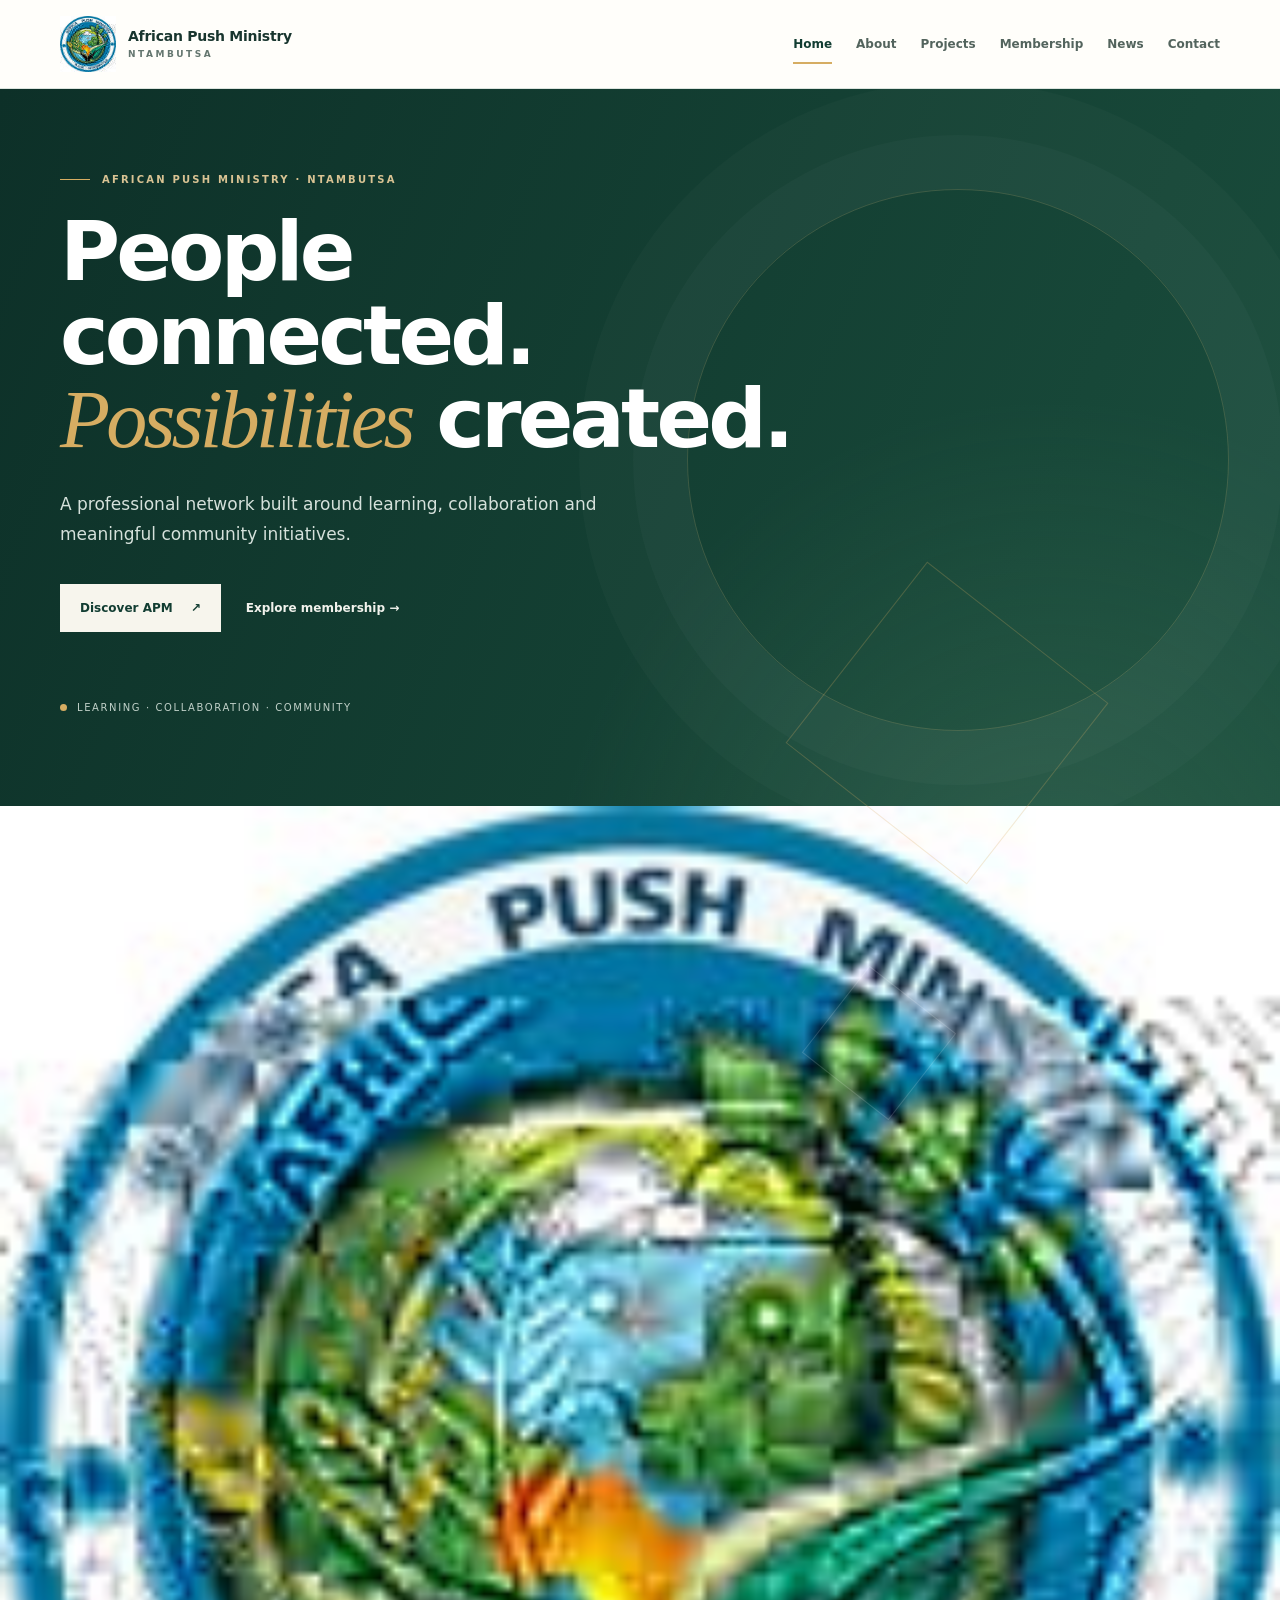
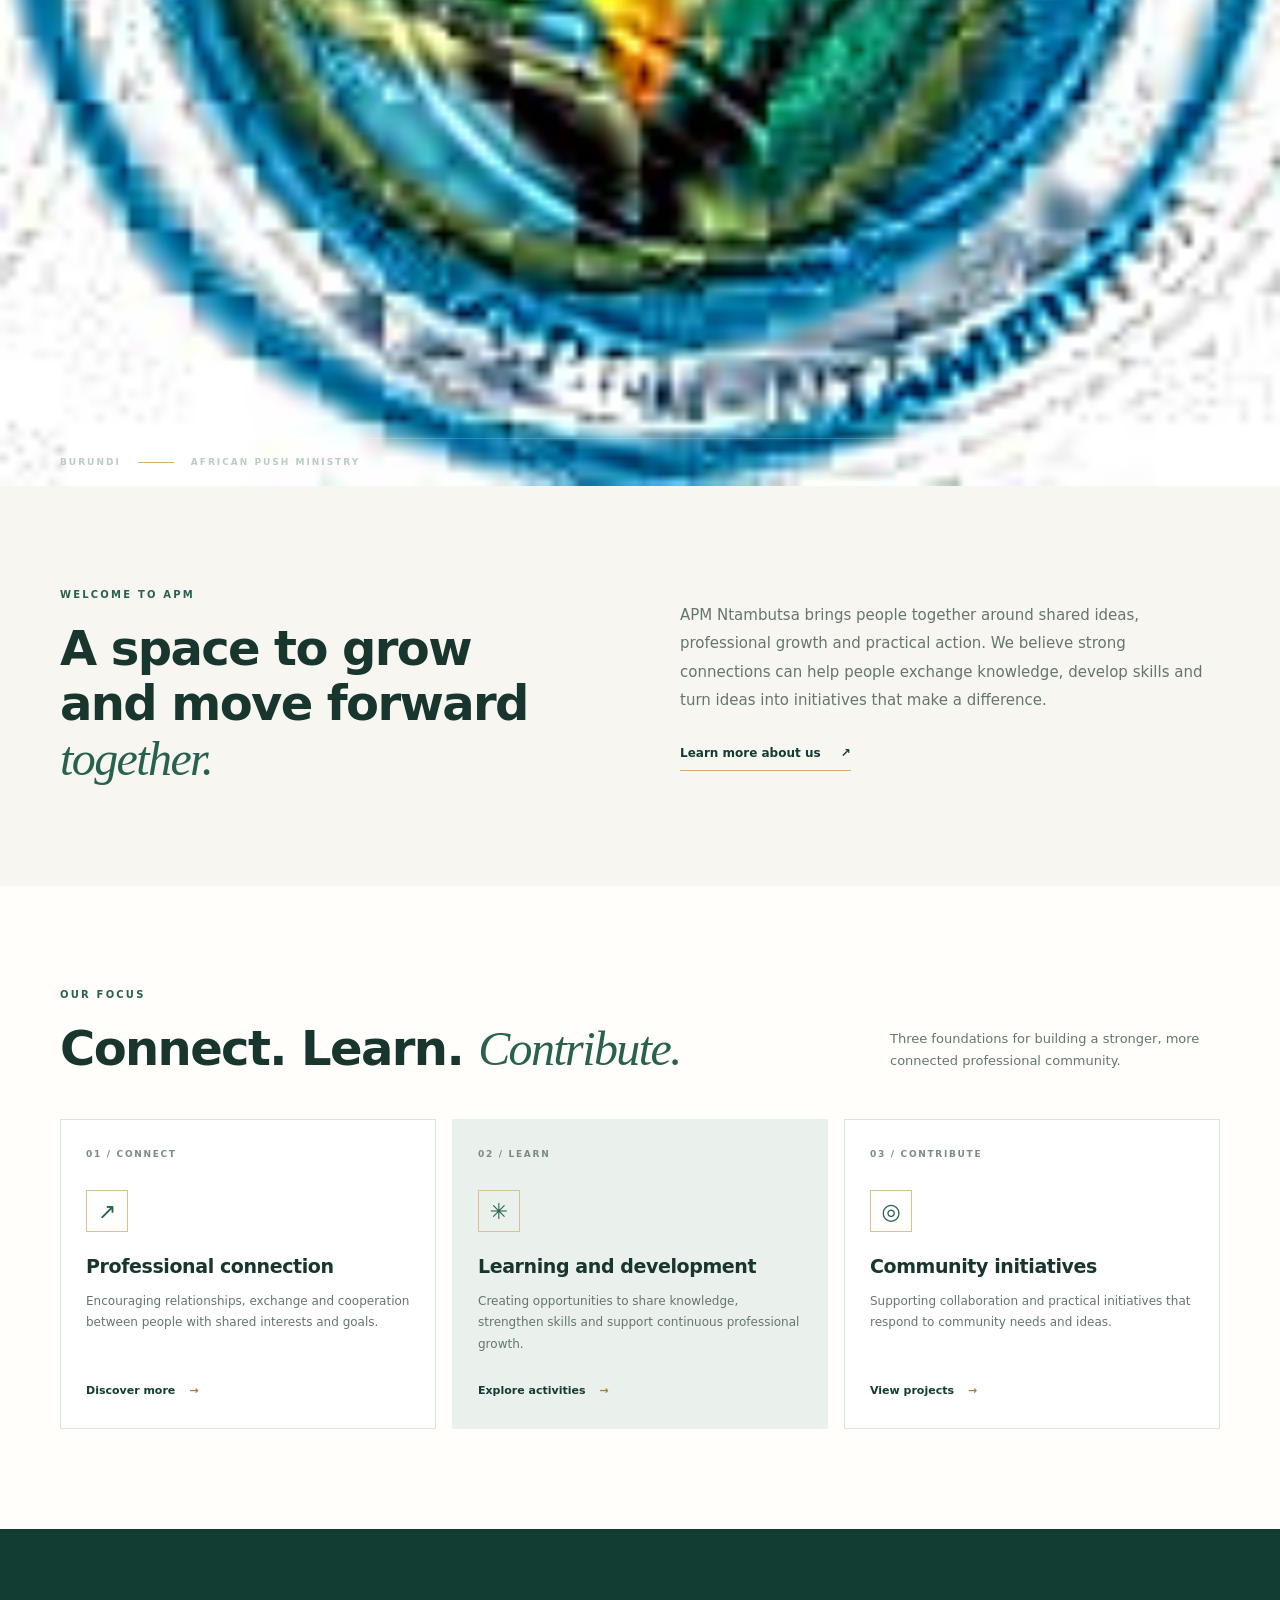
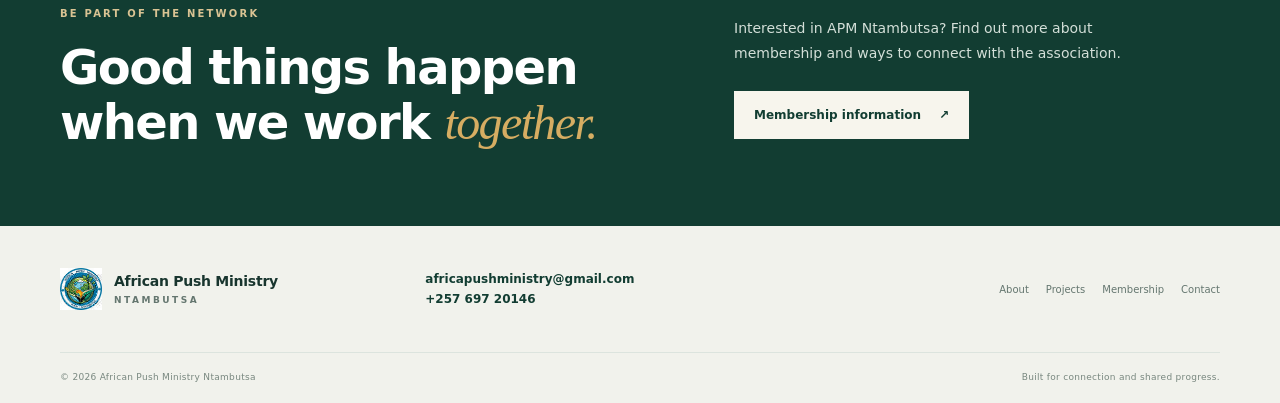
==== index.html @ a7c52db4 "Feature a large official APM emblem on homepage" ====
<!doctype html>
<html lang="en">
<head>
  <meta charset="utf-8">
  <meta name="viewport" content="width=device-width, initial-scale=1">
  <meta name="description" content="African Push Ministry (APM) Ntambutsa — a professional network for learning, collaboration and community initiatives.">
  <meta name="theme-color" content="#123d32">
  <title>APM Ntambutsa | African Push Ministry</title>
  <link rel="stylesheet" href="./assets/css/style.css">
</head>
<body>
  <a class="skip-link" href="#main">Skip to content</a>
  <header class="site-header">
    <div class="container header-inner">
      <a class="brand" href="./index.html" aria-label="APM Ntambutsa home">
        <img class="brand-mark" src="./assets/apm-logo.jpg" alt="">
        <span class="brand-name">African Push Ministry <small>NTAMBUTSA</small></span>
      </a>
      <nav class="main-nav" aria-label="Main navigation">
        <a href="./index.html" aria-current="page">Home</a>
        <a href="./about.html">About</a>
        <a href="./projects.html">Projects</a>
        <a href="./membership.html">Membership</a>
        <a href="./news.html">News</a>
        <a href="./contact.html">Contact</a>
      </nav>
    </div>
  </header>

  <main id="main">
    <section class="hero">
      <div class="hero-shape shape-one" aria-hidden="true"></div>
      <div class="hero-shape shape-two" aria-hidden="true"></div>
      <div class="container hero-content">
        <p class="eyebrow"><span class="eyebrow-line"></span> AFRICAN PUSH MINISTRY · NTAMBUTSA</p>
        <h1>People connected.<br><em>Possibilities</em> created.</h1>
        <p class="hero-lead">A professional network built around learning, collaboration and meaningful community initiatives.</p>
        <div class="hero-actions">
          <a class="button button-light" href="./about.html">Discover APM <span aria-hidden="true">↗</span></a>
          <a class="text-link text-link-light" href="./membership.html">Explore membership <span aria-hidden="true">→</span></a>
        </div>
        <div class="hero-note"><span class="note-dot"></span> Learning · Collaboration · Community</div>
      </div>
      <img class="hero-logo" src="./assets/apm-logo.jpg" alt="African Push Ministry Ntambutsa official emblem">
      <div class="hero-bottom container">
        <span>BURUNDI</span><span class="hero-bottom-rule"></span><span>AFRICAN PUSH MINISTRY</span>
      </div>
    </section>

    <section class="intro-section section-space">
      <div class="container intro-grid">
        <div>
          <p class="section-kicker">WELCOME TO APM</p>
          <h2>A space to grow<br>and move forward <em>together.</em></h2>
        </div>
        <div class="intro-copy">
          <p>APM Ntambutsa brings people together around shared ideas, professional growth and practical action. We believe strong connections can help people exchange knowledge, develop skills and turn ideas into initiatives that make a difference.</p>
          <a class="arrow-link" href="./about.html">Learn more about us <span aria-hidden="true">↗</span></a>
        </div>
      </div>
    </section>

    <section class="focus-section section-space">
      <div class="container">
        <div class="section-heading">
          <div><p class="section-kicker">OUR FOCUS</p><h2>Connect. Learn. <em>Contribute.</em></h2></div>
          <p>Three foundations for building a stronger, more connected professional community.</p>
        </div>
        <div class="focus-grid">
          <article class="focus-card">
            <span class="card-number">01 / CONNECT</span>
            <div class="focus-icon" aria-hidden="true">↗</div>
            <h3>Professional connection</h3>
            <p>Encouraging relationships, exchange and cooperation between people with shared interests and goals.</p>
            <a href="./about.html" aria-label="Learn about professional connection">Discover more <span aria-hidden="true">→</span></a>
          </article>
          <article class="focus-card focus-card-featured">
            <span class="card-number">02 / LEARN</span>
            <div class="focus-icon" aria-hidden="true">✳</div>
            <h3>Learning and development</h3>
            <p>Creating opportunities to share knowledge, strengthen skills and support continuous professional growth.</p>
            <a href="./projects.html" aria-label="Explore learning and development projects">Explore activities <span aria-hidden="true">→</span></a>
          </article>
          <article class="focus-card">
            <span class="card-number">03 / CONTRIBUTE</span>
            <div class="focus-icon" aria-hidden="true">◎</div>
            <h3>Community initiatives</h3>
            <p>Supporting collaboration and practical initiatives that respond to community needs and ideas.</p>
            <a href="./projects.html" aria-label="Explore community initiatives">View projects <span aria-hidden="true">→</span></a>
          </article>
        </div>
      </div>
    </section>

    <section class="join-section">
      <div class="container join-inner">
        <div><p class="section-kicker section-kicker-light">BE PART OF THE NETWORK</p><h2>Good things happen<br>when we work <em>together.</em></h2></div>
        <div class="join-action"><p>Interested in APM Ntambutsa? Find out more about membership and ways to connect with the association.</p><a class="button button-light" href="./membership.html">Membership information <span aria-hidden="true">↗</span></a></div>
      </div>
    </section>
  </main>

  <footer class="site-footer">
    <div class="container footer-main">
      <a class="brand brand-footer" href="./index.html"><img class="brand-mark" src="./assets/apm-logo.jpg" alt=""><span class="brand-name">African Push Ministry <small>NTAMBUTSA</small></span></a>
      <p><a class="footer-email" href="mailto:africapushministry@gmail.com">africapushministry@gmail.com</a><br><a class="footer-phone" href="tel:+25769720146">+257 697 20146</a></p>
      <nav aria-label="Footer navigation"><a href="./about.html">About</a><a href="./projects.html">Projects</a><a href="./membership.html">Membership</a><a href="./contact.html">Contact</a></nav>
    </div>
    <div class="container footer-bottom"><span>© <span id="year">2026</span> African Push Ministry Ntambutsa</span><span>Built for connection and shared progress.</span></div>
  </footer>
</body>
</html>
---- assets/css/style.css ----
:root {
  color-scheme: light;
  --ink: #18352e;
  --muted: #64766f;
  --green: #123d32;
  --green-deep: #0d2e27;
  --green-mid: #28614f;
  --mint: #eaf1ec;
  --cream: #f7f6f0;
  --gold: #d6ad62;
  --line: #dce4de;
  --paper: #fffefa;
  --content: 1160px;
}
* { box-sizing: border-box; }
html { scroll-behavior: smooth; scroll-padding-top: 2rem; }
body { margin: 0; color: var(--ink); background: var(--paper); font-family: Inter, ui-sans-serif, system-ui, -apple-system, BlinkMacSystemFont, "Segoe UI", sans-serif; font-size: 16px; line-height: 1.7; }
a { color: inherit; text-underline-offset: 4px; }
a:hover { color: var(--green-mid); }
a:focus-visible { outline: 3px solid var(--gold); outline-offset: 4px; }
.container { width: min(var(--content), calc(100% - 48px)); margin-inline: auto; }
.skip-link { position: absolute; z-index: 20; top: -100px; left: 16px; padding: 12px 16px; background: white; color: var(--green); }
.skip-link:focus { top: 16px; }
.site-header { position: relative; z-index: 5; background: var(--paper); border-bottom: 1px solid var(--line); }
.header-inner { min-height: 88px; display: flex; justify-content: space-between; align-items: center; gap: 24px; }
.brand { display: inline-flex; align-items: center; gap: 12px; color: var(--ink); text-decoration: none; flex-shrink: 0; }
.brand-mark { width: 56px; height: 56px; display: block; flex-shrink: 0; border: 0; border-radius: 0; object-fit: contain; object-position: center; background: transparent; }
.brand-name { display: flex; flex-direction: column; font-size: 14px; line-height: 1.25; font-weight: 750; letter-spacing: -.25px; }
.brand-name small { margin-top: 4px; color: var(--muted); font-size: 9px; letter-spacing: 2.5px; font-weight: 700; }
.main-nav { display: flex; align-items: center; justify-content: flex-end; flex-wrap: wrap; gap: 8px 24px; }
.main-nav a { padding: 10px 0; color: #53645d; font-size: 12px; font-weight: 650; text-decoration: none; }
.main-nav a:hover, .main-nav a[aria-current="page"] { color: var(--green); }
.main-nav a[aria-current="page"] { box-shadow: inset 0 -2px var(--gold); }
.hero { position: relative; overflow: hidden; min-height: 570px; display: flex; flex-direction: column; justify-content: center; color: white; background: radial-gradient(ellipse at 82% 43%, rgba(82,133,103,.32), transparent 34%), linear-gradient(112deg, #0d3028 0%, #174738 58%, #1f5744 100%); }
.hero::after { position: absolute; content: ""; width: 540px; height: 540px; right: 4%; top: 5%; border: 1px solid rgba(222,194,137,.2); border-radius: 50%; box-shadow: 0 0 0 54px rgba(255,255,255,.025), 0 0 0 108px rgba(255,255,255,.02); }
.hero-shape { position: absolute; border: 1px solid rgba(214,173,98,.25); transform: rotate(38deg); }
.shape-one { width: 230px; height: 230px; right: 17%; top: 26%; }
.shape-two { width: 110px; height: 110px; right: 27%; top: 45%; border-color: rgba(255,255,255,.15); }
.hero-content { position: relative; z-index: 1; padding-block: 82px 90px; }
.eyebrow, .section-kicker { display: flex; align-items: center; gap: 12px; margin: 0 0 22px; color: var(--green-mid); font-size: 10px; font-weight: 800; letter-spacing: 2.2px; }
.hero .eyebrow { color: #d9c393; }
.eyebrow-line { width: 30px; height: 1px; background: var(--gold); }
.hero h1 { max-width: 760px; margin: 0; font-size: clamp(48px, 7vw, 82px); line-height: 1.02; letter-spacing: -3.8px; font-weight: 650; }
h1 em, h2 em { color: var(--gold); font-family: Georgia, "Times New Roman", serif; font-weight: 400; }
.hero-lead { max-width: 540px; margin: 27px 0 0; color: #d5e1db; font-size: 17px; line-height: 1.8; }
.hero-actions { display: flex; align-items: center; flex-wrap: wrap; gap: 25px; margin-top: 34px; }
.button { min-height: 48px; display: inline-flex; align-items: center; justify-content: center; gap: 18px; padding: 12px 20px; background: var(--green); color: white; font-size: 12px; font-weight: 750; text-decoration: none; transition: transform .2s ease, background .2s ease; }
.button:hover { color: white; background: var(--green-mid); transform: translateY(-2px); }
.button-light { background: #f7f5ed; color: var(--green); }
.button-light:hover { color: var(--green); background: white; }
.text-link { font-size: 12px; font-weight: 700; text-decoration: none; }
.text-link-light { color: #f1f2ec; }
.text-link-light:hover { color: var(--gold); }
.hero-note { display: flex; align-items: center; gap: 10px; margin-top: 67px; color: #c1d1c9; font-size: 10px; letter-spacing: 1.6px; text-transform: uppercase; }
.note-dot { width: 7px; height: 7px; border-radius: 50%; background: var(--gold); }
.hero-bottom { position: absolute; z-index: 1; bottom: 0; left: 50%; transform: translateX(-50%); display: flex; align-items: center; gap: 17px; padding-block: 16px; color: #baccc2; border-top: 1px solid rgba(255,255,255,.18); font-size: 9px; font-weight: 700; letter-spacing: 2px; }
.hero-bottom-rule { width: 36px; height: 1px; background: var(--gold); }
.section-space { padding-block: 100px; }
.intro-section { background: var(--cream); }
.intro-grid { display: grid; grid-template-columns: 1fr 1fr; gap: 80px; align-items: center; }
.section-kicker { margin-bottom: 18px; }
.intro-grid h2, .section-heading h2, .join-inner h2, .page-hero h1 { margin: 0; color: var(--ink); font-size: clamp(34px, 4vw, 48px); line-height: 1.14; letter-spacing: -1.6px; font-weight: 650; }
.intro-grid h2 em, .section-heading h2 em { color: var(--green-mid); }
.intro-copy p { margin: 0 0 23px; color: var(--muted); font-size: 15px; line-height: 1.9; }
.arrow-link { display: inline-flex; gap: 20px; align-items: center; color: var(--green); font-size: 12px; font-weight: 800; text-decoration: none; border-bottom: 1px solid var(--gold); padding-bottom: 7px; }
.arrow-link:hover { color: var(--green-mid); }
.focus-section { background: var(--paper); }
.section-heading { display: flex; justify-content: space-between; align-items: end; gap: 48px; margin-bottom: 42px; }
.section-heading > p { max-width: 330px; margin: 0 0 5px; color: var(--muted); font-size: 13px; }
.focus-grid { display: grid; grid-template-columns: repeat(3, 1fr); gap: 16px; }
.focus-card { min-height: 310px; display: flex; flex-direction: column; align-items: flex-start; padding: 27px 25px; border: 1px solid var(--line); background: white; }
.focus-card-featured { background: var(--mint); border-color: var(--mint); }
.card-number { color: #7b8b82; font-size: 9px; font-weight: 800; letter-spacing: 1.7px; }
.focus-icon { width: 42px; height: 42px; display: grid; place-items: center; margin-top: 28px; border: 1px solid #d9c18f; color: var(--green-mid); font-size: 22px; }
.focus-card h3 { margin: 18px 0 8px; font-size: 19px; letter-spacing: -.4px; }
.focus-card p { margin: 0 0 23px; color: var(--muted); font-size: 12px; line-height: 1.8; }
.focus-card a { margin-top: auto; color: var(--green); font-size: 11px; font-weight: 800; text-decoration: none; }
.focus-card a span { margin-left: 10px; color: #a57e37; }
.join-section { padding-block: 76px; background: var(--green); color: white; }
.join-inner { display: grid; grid-template-columns: 1.1fr .9fr; gap: 80px; align-items: center; }
.section-kicker-light { color: #d9c393; }
.join-inner h2 { color: white; }
.join-action p { max-width: 430px; margin: 0 0 25px; color: #d3dfd8; font-size: 14px; line-height: 1.8; }
.site-footer { background: #f1f2ec; }
.footer-main { display: grid; grid-template-columns: 1fr 1.2fr 1.1fr; gap: 35px; align-items: center; padding-block: 42px; }
.brand-footer .brand-mark { width: 42px; height: 42px; }
.footer-main > p { max-width: 300px; margin: 0; color: var(--muted); font-size: 11px; }
.footer-main nav { display: flex; justify-content: flex-end; flex-wrap: wrap; gap: 10px 17px; }
.footer-main nav a { color: var(--muted); font-size: 10px; text-decoration: none; }
.footer-bottom { display: flex; justify-content: space-between; gap: 20px; padding-block: 17px; border-top: 1px solid var(--line); color: #78877f; font-size: 9px; letter-spacing: .3px; }

/* Interior pages */
.page-hero { padding-block: 76px; background: var(--mint); }
.page-hero .section-kicker { margin-bottom: 14px; }
.page-hero h1 { max-width: 800px; font-size: clamp(38px, 5vw, 58px); }
.page-hero h1 em { color: var(--green-mid); }
.page-hero .page-lead { max-width: 660px; margin: 20px 0 0; color: var(--muted); font-size: 16px; }
.content-section { padding-block: 70px 90px; }
.content-narrow { max-width: 850px; }
.content-section h2 { margin: 0 0 16px; font-size: 29px; line-height: 1.2; letter-spacing: -.8px; }
.content-section h3 { margin: 0 0 8px; font-size: 18px; }
.content-section p { color: var(--muted); }
.content-grid { display: grid; grid-template-columns: repeat(2, 1fr); gap: 18px; margin-top: 35px; }
.content-card { padding: 26px; background: var(--cream); border: 1px solid var(--line); }
.content-card p { margin-bottom: 0; font-size: 13px; }
.notice { margin-top: 28px; padding: 18px 22px; border-left: 3px solid var(--gold); background: var(--cream); color: var(--muted); font-size: 13px; }
.page-link-row { display: flex; flex-wrap: wrap; gap: 14px; margin-top: 28px; }
@media (max-width: 900px) {
  .header-inner { align-items: flex-start; flex-direction: column; padding-block: 16px; }
  .main-nav { justify-content: flex-start; gap: 4px 18px; }
  .intro-grid, .join-inner { gap: 42px; }
  .footer-main { grid-template-columns: 1fr 1fr; }
  .footer-main nav { grid-column: 1 / -1; justify-content: flex-start; }
}
@media (max-width: 650px) {
  .container { width: min(var(--content), calc(100% - 36px)); }
  .main-nav { gap: 3px 14px; }
  .main-nav a { font-size: 11px; }
  .hero { min-height: 570px; }
  .hero::after { width: 320px; height: 320px; right: -150px; top: 22%; }
  .shape-one { right: -12%; top: 35%; }
  .shape-two { right: 2%; top: 52%; }
  .hero-content { padding-block: 75px 95px; }
  .hero h1 { font-size: clamp(43px, 12vw, 63px); letter-spacing: -2.5px; }
  .hero-lead { max-width: 450px; font-size: 15px; }
  .hero-note { margin-top: 48px; font-size: 8px; letter-spacing: 1px; }
  .section-space { padding-block: 70px; }
  .intro-grid, .join-inner { grid-template-columns: 1fr; gap: 26px; }
  .section-heading { align-items: flex-start; flex-direction: column; gap: 14px; }
  .focus-grid, .content-grid { grid-template-columns: 1fr; }
  .focus-card { min-height: 270px; }
  .join-section { padding-block: 62px; }
  .footer-main { grid-template-columns: 1fr; gap: 20px; }
  .footer-main nav { grid-column: auto; }
  .footer-bottom { flex-direction: column; gap: 6px; }
  .page-hero { padding-block: 60px; }
  .content-section { padding-block: 55px 70px; }
}
@media (prefers-reduced-motion: reduce) {
  html { scroll-behavior: auto; }
  *, *::before, *::after { transition-duration: .01ms !important; animation-duration: .01ms !important; }
}

.footer-email { color: var(--green); font-size: 12px; font-weight: 750; text-decoration: none; overflow-wrap: anywhere; }
.footer-email:hover { text-decoration: underline; }

.footer-phone { color: var(--green); font-size: 12px; font-weight: 750; text-decoration: none; }
.footer-phone:hover { text-decoration: underline; }
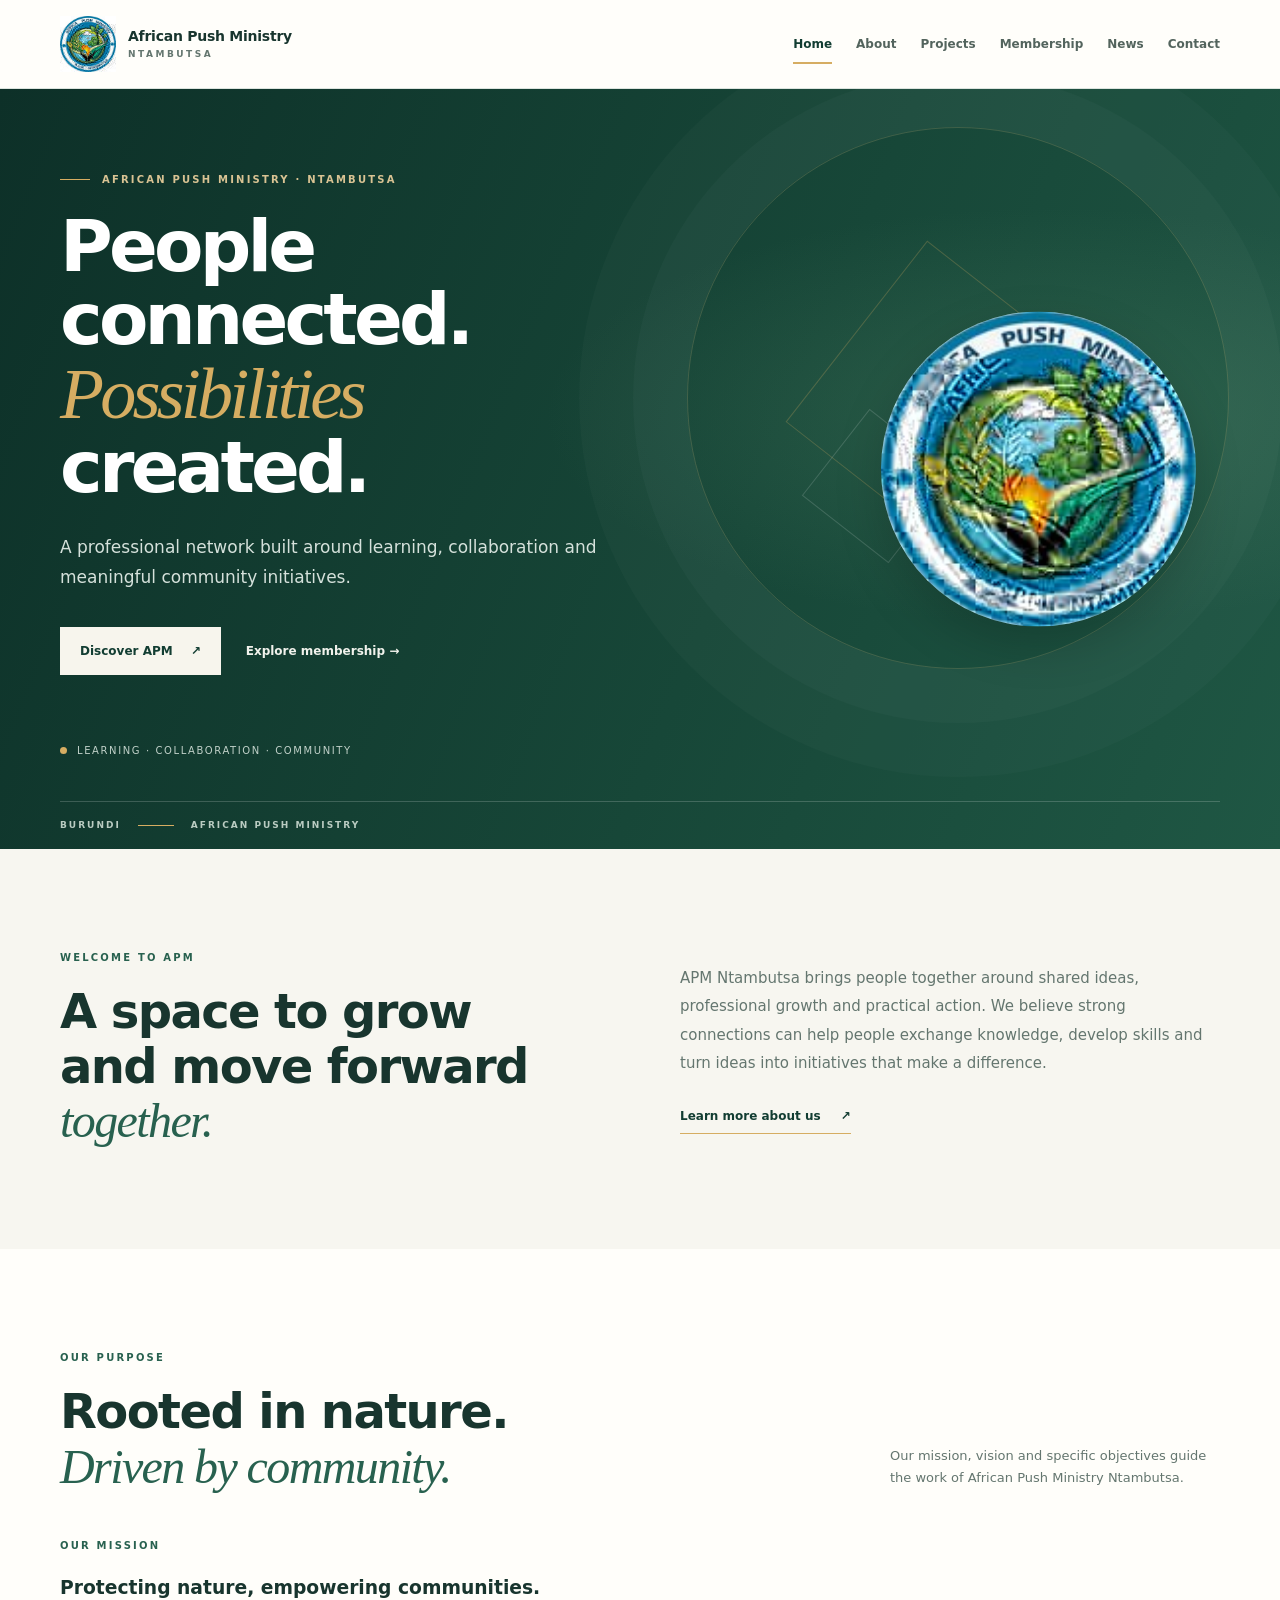
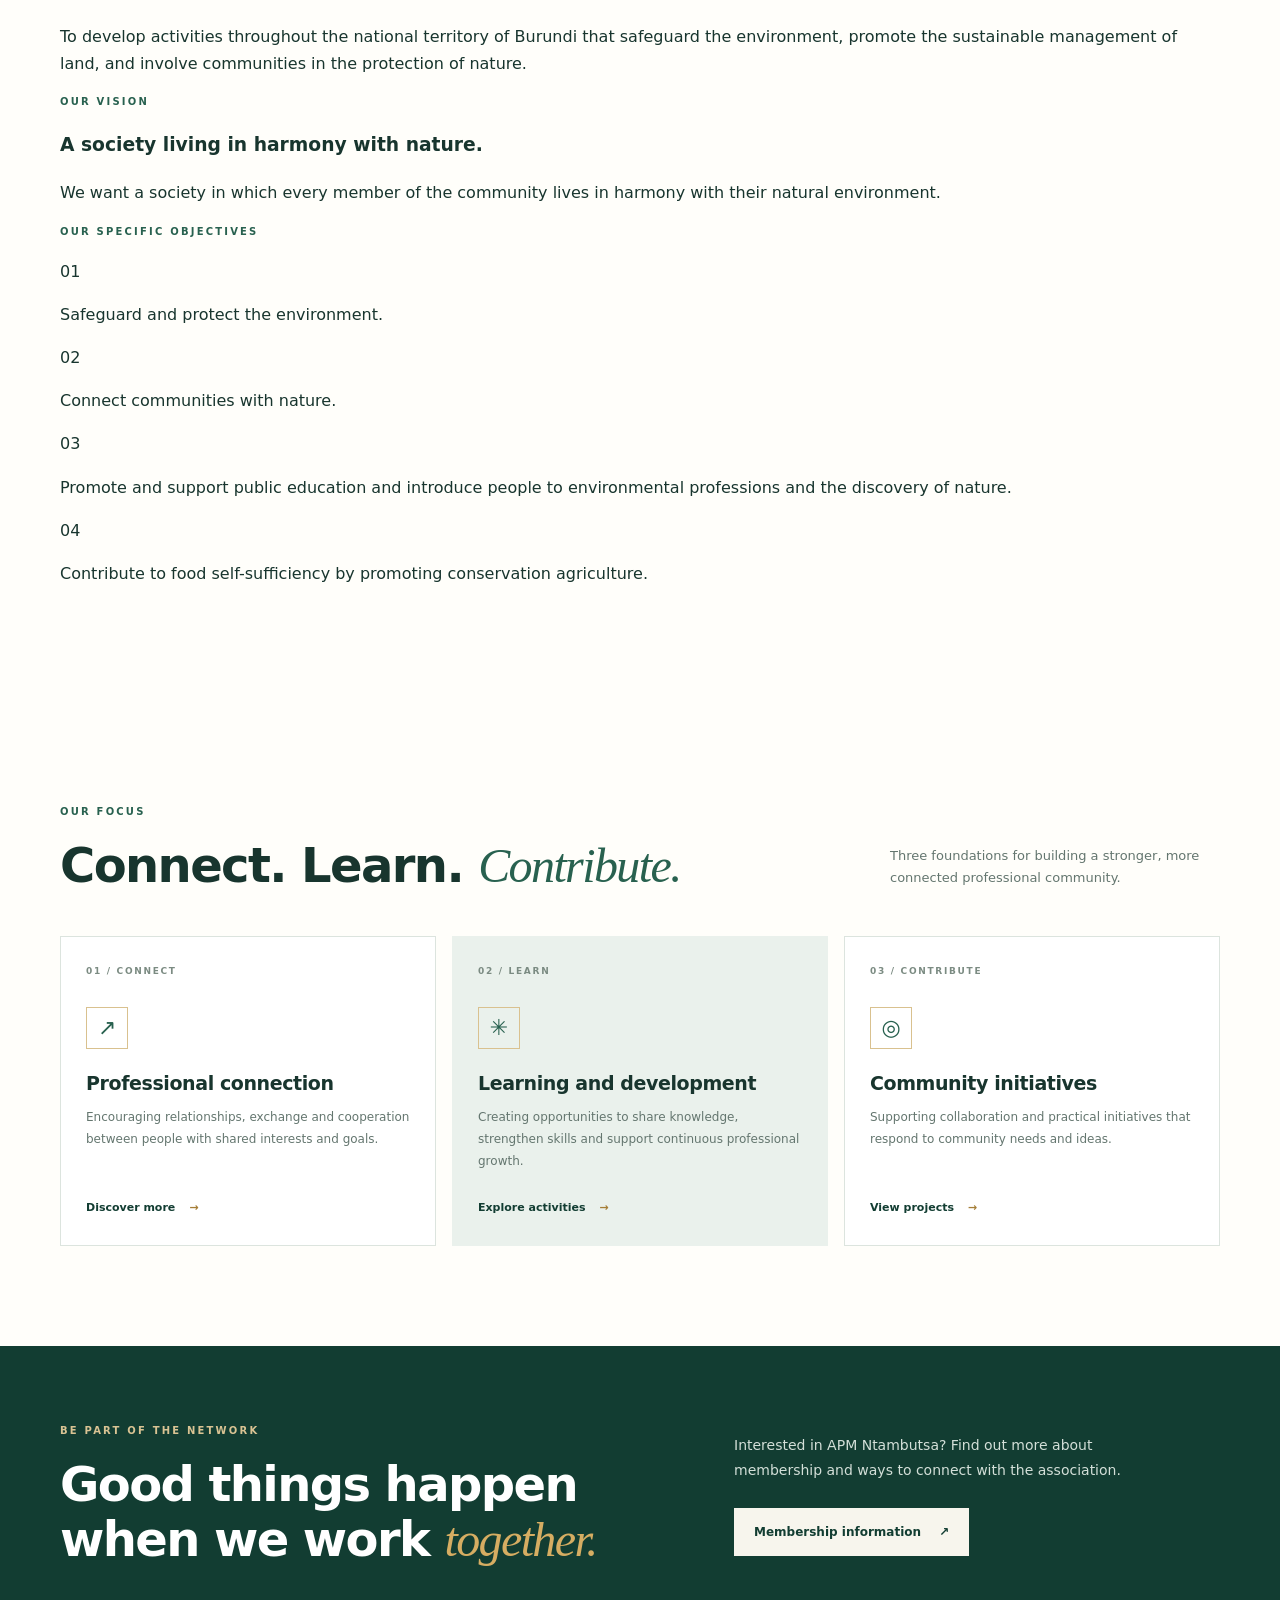
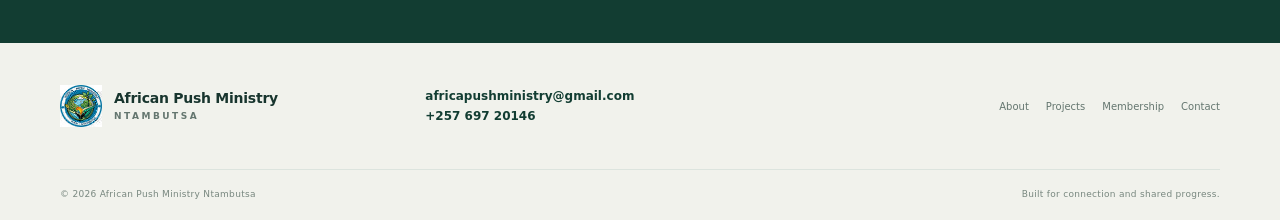
==== commit d8c60f2f: "Add APM mission vision and objectives to homepage" ====
--- a/index.html
+++ b/index.html
@@ -60,6 +60,37 @@
       </div>
     </section>
 
+
+    <section class="mission-section section-space" id="mission">
+      <div class="container">
+        <div class="section-heading mission-heading">
+          <div><p class="section-kicker">OUR PURPOSE</p><h2>Rooted in nature.<br><em>Driven by community.</em></h2></div>
+          <p>Our mission, vision and specific objectives guide the work of African Push Ministry Ntambutsa.</p>
+        </div>
+        <div class="mission-grid">
+          <article class="mission-panel mission-panel-main">
+            <p class="section-kicker">OUR MISSION</p>
+            <h3>Protecting nature, empowering communities.</h3>
+            <p>To develop activities throughout the national territory of Burundi that safeguard the environment, promote the sustainable management of land, and involve communities in the protection of nature.</p>
+          </article>
+          <article class="mission-panel mission-panel-vision">
+            <p class="section-kicker">OUR VISION</p>
+            <h3>A society living in harmony with nature.</h3>
+            <p>We want a society in which every member of the community lives in harmony with their natural environment.</p>
+          </article>
+        </div>
+        <div class="objectives-block">
+          <p class="section-kicker">OUR SPECIFIC OBJECTIVES</p>
+          <div class="objectives-grid">
+            <article class="objective-item"><span>01</span><p>Safeguard and protect the environment.</p></article>
+            <article class="objective-item"><span>02</span><p>Connect communities with nature.</p></article>
+            <article class="objective-item"><span>03</span><p>Promote and support public education and introduce people to environmental professions and the discovery of nature.</p></article>
+            <article class="objective-item"><span>04</span><p>Contribute to food self-sufficiency by promoting conservation agriculture.</p></article>
+          </div>
+        </div>
+      </div>
+    </section>
+
     <section class="focus-section section-space">
       <div class="container">
         <div class="section-heading">
--- a/assets/css/style.css
+++ b/assets/css/style.css
@@ -146,3 +146,46 @@
 
 .footer-phone { color: var(--green); font-size: 12px; font-weight: 750; text-decoration: none; }
 .footer-phone:hover { text-decoration: underline; }
+
+
+/* Prominent APM emblem on the homepage */
+.hero-content { padding-right: 345px; }
+.hero h1 { max-width: 620px; font-size: clamp(42px, 5.7vw, 72px); }
+.hero-logo {
+  position: absolute;
+  z-index: 1;
+  top: 50%;
+  right: max(4%, calc((100vw - 1160px) / 2 + 24px));
+  width: clamp(220px, 26vw, 315px);
+  height: auto;
+  aspect-ratio: 1;
+  object-fit: contain;
+  border-radius: 50%;
+  box-shadow: 0 18px 48px rgba(0, 0, 0, .18);
+  transform: translateY(-50%);
+}
+.brand-mark {
+  width: 56px;
+  height: 56px;
+  display: block;
+  flex-shrink: 0;
+  border: 0;
+  border-radius: 0;
+  object-fit: contain;
+  object-position: center;
+  background: transparent;
+}
+.brand-footer .brand-mark { width: 42px; height: 42px; }
+@media (max-width: 900px) {
+  .hero-content { padding-right: 0; }
+  .hero-logo {
+    position: static;
+    transform: none;
+    display: block;
+    width: min(54vw, 250px);
+    margin: -48px auto 64px;
+  }
+}
+@media (max-width: 650px) {
+  .hero-logo { width: min(62vw, 225px); margin-top: -34px; }
+}
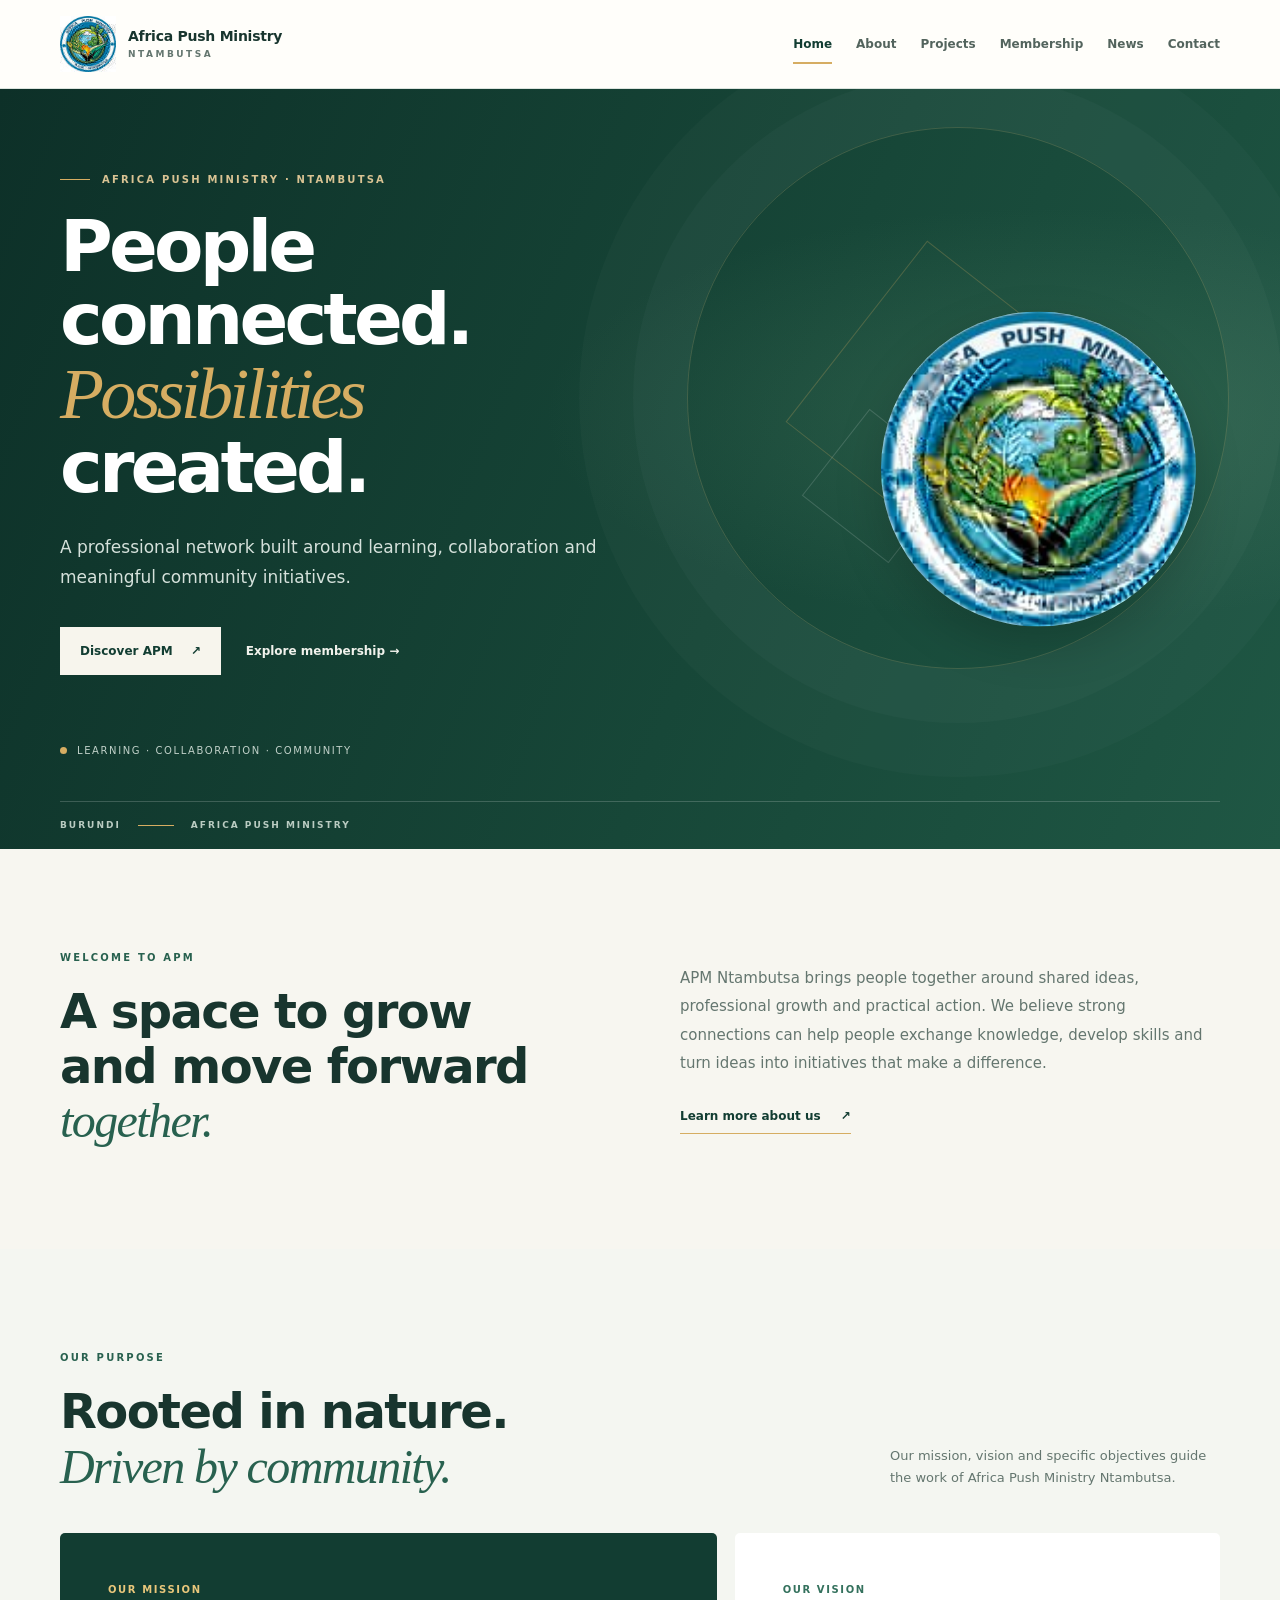
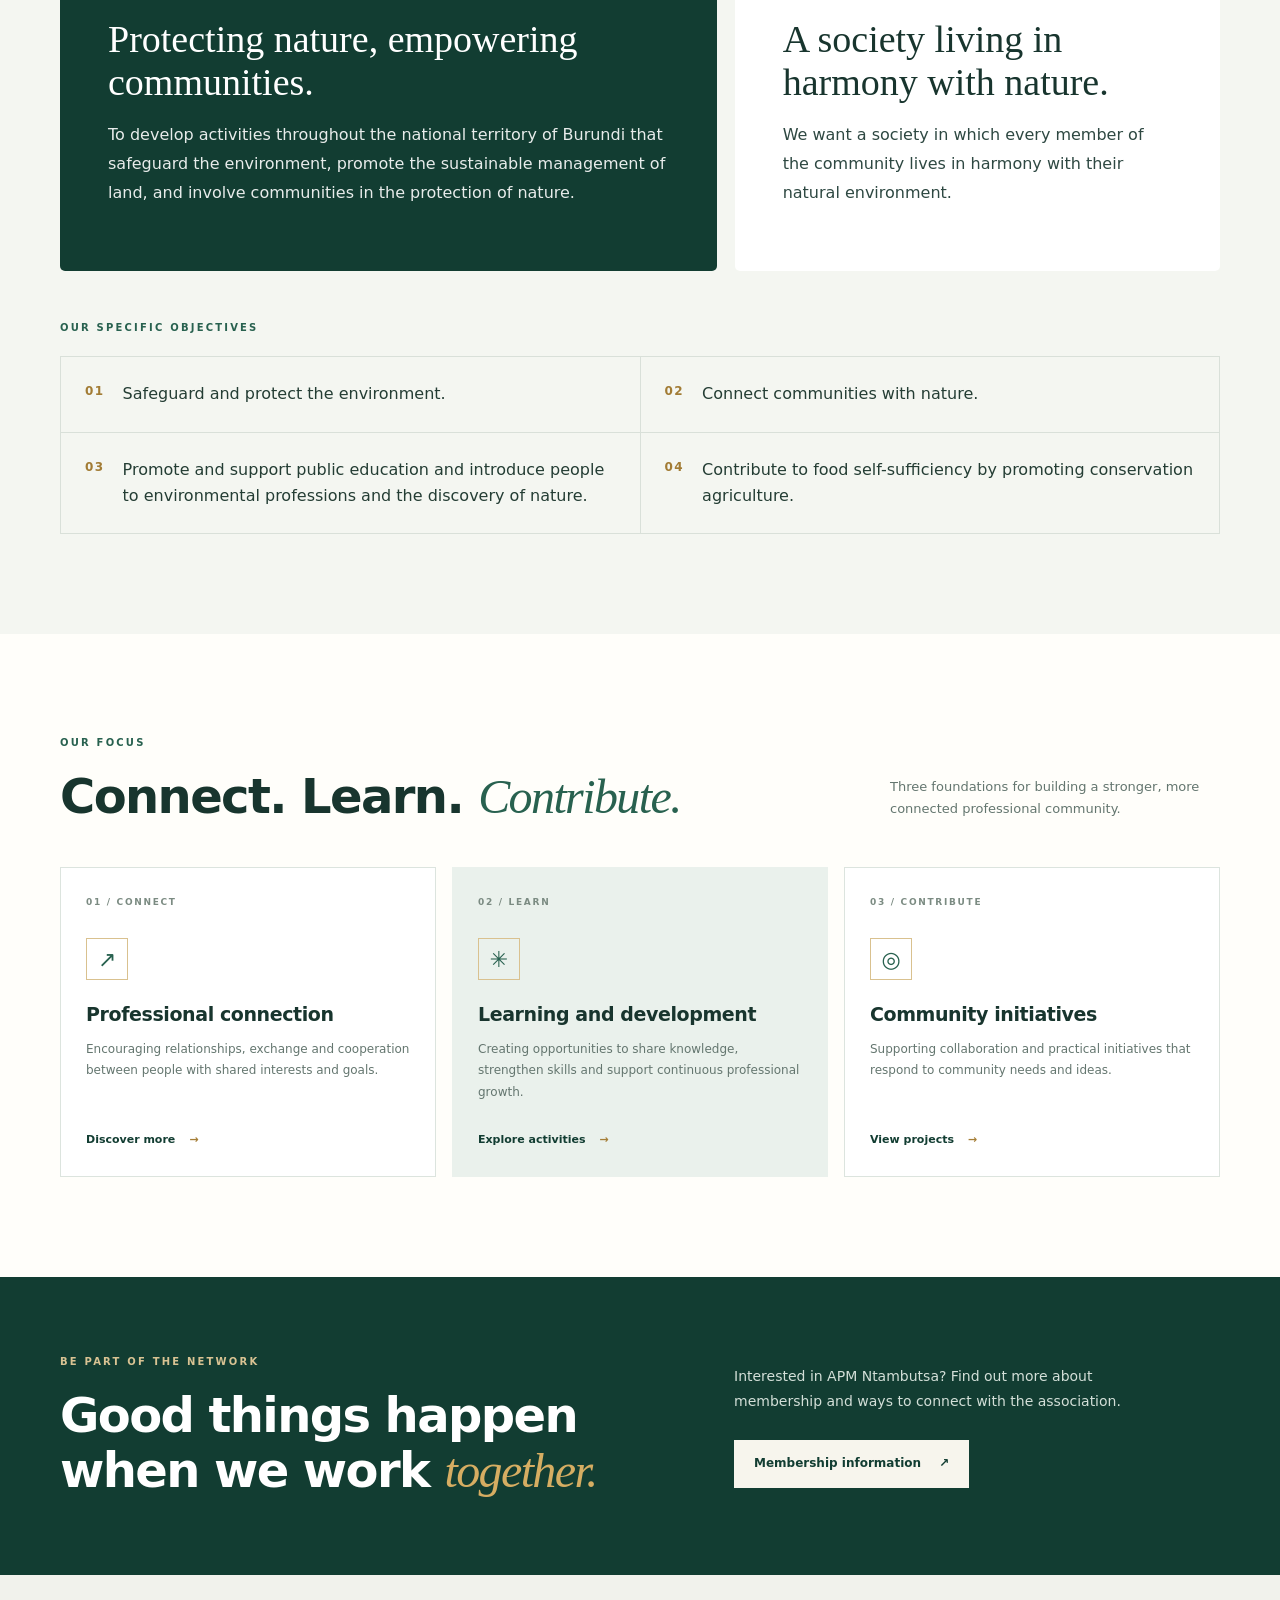
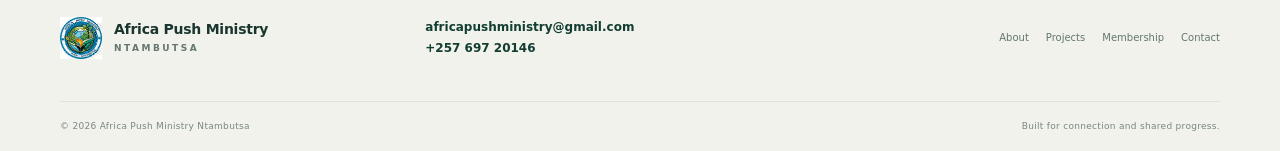
==== commit 7d26c457: "Correct association name to Africa Push Ministry" ====
--- a/index.html
+++ b/index.html
@@ -3,9 +3,9 @@
 <head>
   <meta charset="utf-8">
   <meta name="viewport" content="width=device-width, initial-scale=1">
-  <meta name="description" content="African Push Ministry (APM) Ntambutsa — a professional network for learning, collaboration and community initiatives.">
+  <meta name="description" content="Africa Push Ministry (APM) Ntambutsa — a professional network for learning, collaboration and community initiatives.">
   <meta name="theme-color" content="#123d32">
-  <title>APM Ntambutsa | African Push Ministry</title>
+  <title>APM Ntambutsa | Africa Push Ministry</title>
   <link rel="stylesheet" href="./assets/css/style.css">
 </head>
 <body>
@@ -14,7 +14,7 @@
     <div class="container header-inner">
       <a class="brand" href="./index.html" aria-label="APM Ntambutsa home">
         <img class="brand-mark" src="./assets/apm-logo.jpg" alt="">
-        <span class="brand-name">African Push Ministry <small>NTAMBUTSA</small></span>
+        <span class="brand-name">Africa Push Ministry <small>NTAMBUTSA</small></span>
       </a>
       <nav class="main-nav" aria-label="Main navigation">
         <a href="./index.html" aria-current="page">Home</a>
@@ -32,7 +32,7 @@
       <div class="hero-shape shape-one" aria-hidden="true"></div>
       <div class="hero-shape shape-two" aria-hidden="true"></div>
       <div class="container hero-content">
-        <p class="eyebrow"><span class="eyebrow-line"></span> AFRICAN PUSH MINISTRY · NTAMBUTSA</p>
+        <p class="eyebrow"><span class="eyebrow-line"></span> AFRICA PUSH MINISTRY · NTAMBUTSA</p>
         <h1>People connected.<br><em>Possibilities</em> created.</h1>
         <p class="hero-lead">A professional network built around learning, collaboration and meaningful community initiatives.</p>
         <div class="hero-actions">
@@ -41,9 +41,9 @@
         </div>
         <div class="hero-note"><span class="note-dot"></span> Learning · Collaboration · Community</div>
       </div>
-      <img class="hero-logo" src="./assets/apm-logo.jpg" alt="African Push Ministry Ntambutsa official emblem">
+      <img class="hero-logo" src="./assets/apm-logo.jpg" alt="Africa Push Ministry Ntambutsa official emblem">
       <div class="hero-bottom container">
-        <span>BURUNDI</span><span class="hero-bottom-rule"></span><span>AFRICAN PUSH MINISTRY</span>
+        <span>BURUNDI</span><span class="hero-bottom-rule"></span><span>AFRICA PUSH MINISTRY</span>
       </div>
     </section>
 
@@ -65,7 +65,7 @@
       <div class="container">
         <div class="section-heading mission-heading">
           <div><p class="section-kicker">OUR PURPOSE</p><h2>Rooted in nature.<br><em>Driven by community.</em></h2></div>
-          <p>Our mission, vision and specific objectives guide the work of African Push Ministry Ntambutsa.</p>
+          <p>Our mission, vision and specific objectives guide the work of Africa Push Ministry Ntambutsa.</p>
         </div>
         <div class="mission-grid">
           <article class="mission-panel mission-panel-main">
@@ -133,11 +133,11 @@
 
   <footer class="site-footer">
     <div class="container footer-main">
-      <a class="brand brand-footer" href="./index.html"><img class="brand-mark" src="./assets/apm-logo.jpg" alt=""><span class="brand-name">African Push Ministry <small>NTAMBUTSA</small></span></a>
+      <a class="brand brand-footer" href="./index.html"><img class="brand-mark" src="./assets/apm-logo.jpg" alt=""><span class="brand-name">Africa Push Ministry <small>NTAMBUTSA</small></span></a>
       <p><a class="footer-email" href="mailto:africapushministry@gmail.com">africapushministry@gmail.com</a><br><a class="footer-phone" href="tel:+25769720146">+257 697 20146</a></p>
       <nav aria-label="Footer navigation"><a href="./about.html">About</a><a href="./projects.html">Projects</a><a href="./membership.html">Membership</a><a href="./contact.html">Contact</a></nav>
     </div>
-    <div class="container footer-bottom"><span>© <span id="year">2026</span> African Push Ministry Ntambutsa</span><span>Built for connection and shared progress.</span></div>
+    <div class="container footer-bottom"><span>© <span id="year">2026</span> Africa Push Ministry Ntambutsa</span><span>Built for connection and shared progress.</span></div>
   </footer>
 </body>
 </html>
--- a/assets/css/style.css
+++ b/assets/css/style.css
@@ -189,3 +189,27 @@
 @media (max-width: 650px) {
   .hero-logo { width: min(62vw, 225px); margin-top: -34px; }
 }
+
+
+/* Mission, vision and objectives */
+.mission-section { background: #f4f6f1; }
+.mission-heading { margin-bottom: 38px; }
+.mission-grid { display: grid; grid-template-columns: 1.15fr .85fr; gap: 18px; }
+.mission-panel { padding: clamp(26px, 4vw, 48px); border-radius: 5px; background: #fff; }
+.mission-panel-main { background: #123d32; color: #fff; }
+.mission-panel .section-kicker { letter-spacing: .16em; font-weight: 800; }
+.mission-panel-main .section-kicker { color: #e9c77b; }
+.mission-panel-vision .section-kicker { color: #34715d; }
+.mission-panel h3 { max-width: 620px; margin: 20px 0 14px; font-family: Georgia, serif; font-size: clamp(25px, 3vw, 38px); line-height: 1.15; font-weight: 500; }
+.mission-panel p:last-child { max-width: 680px; line-height: 1.8; opacity: .9; }
+.objectives-block { margin-top: 48px; }
+.objectives-block > .section-kicker { margin-bottom: 20px; }
+.objectives-grid { display: grid; grid-template-columns: repeat(2, minmax(0, 1fr)); gap: 1px; background: #d9e0d9; border: 1px solid #d9e0d9; }
+.objective-item { display: flex; align-items: flex-start; gap: 18px; padding: 24px; background: #f4f6f1; }
+.objective-item span { color: #a27c35; font-size: 12px; font-weight: 800; letter-spacing: .12em; }
+.objective-item p { margin: 0; line-height: 1.65; color: #243d34; }
+@media (max-width: 760px) {
+  .mission-grid, .objectives-grid { grid-template-columns: 1fr; }
+  .mission-heading { gap: 12px; }
+  .objective-item { padding: 20px; }
+}
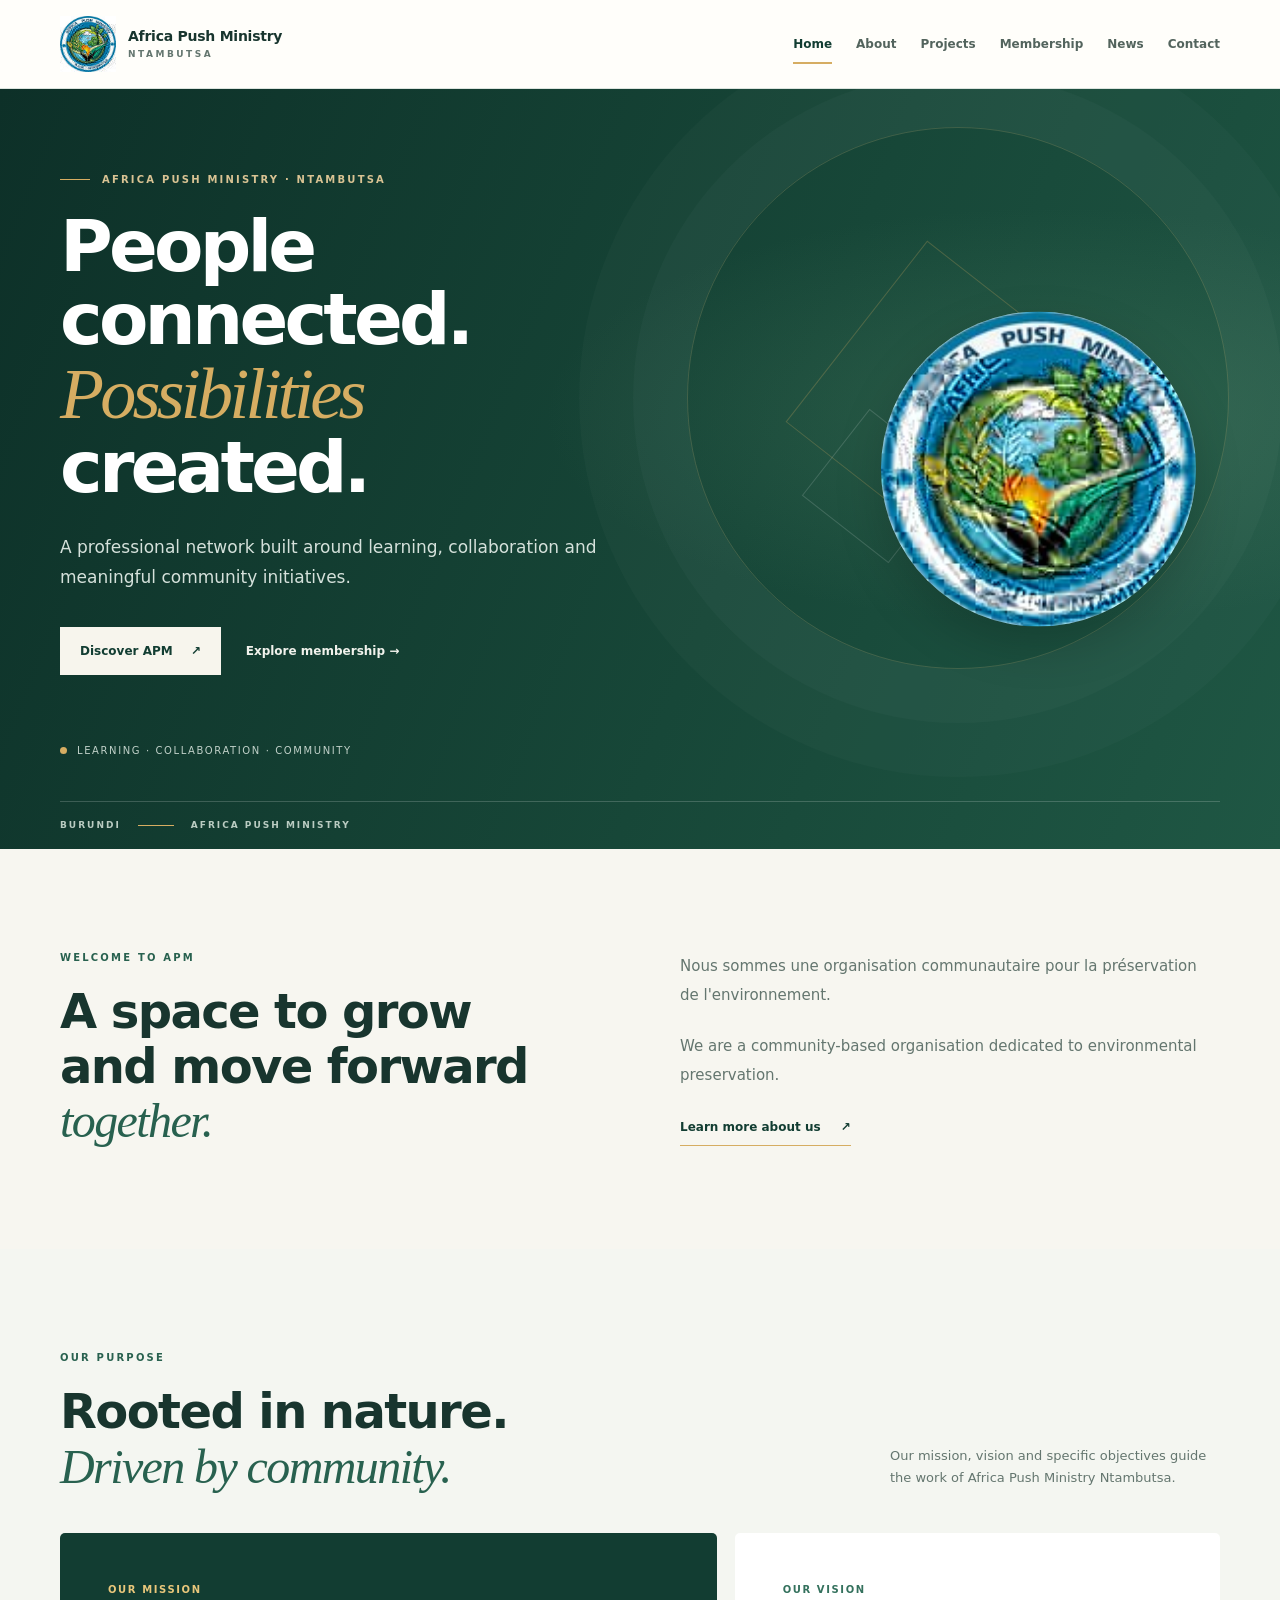
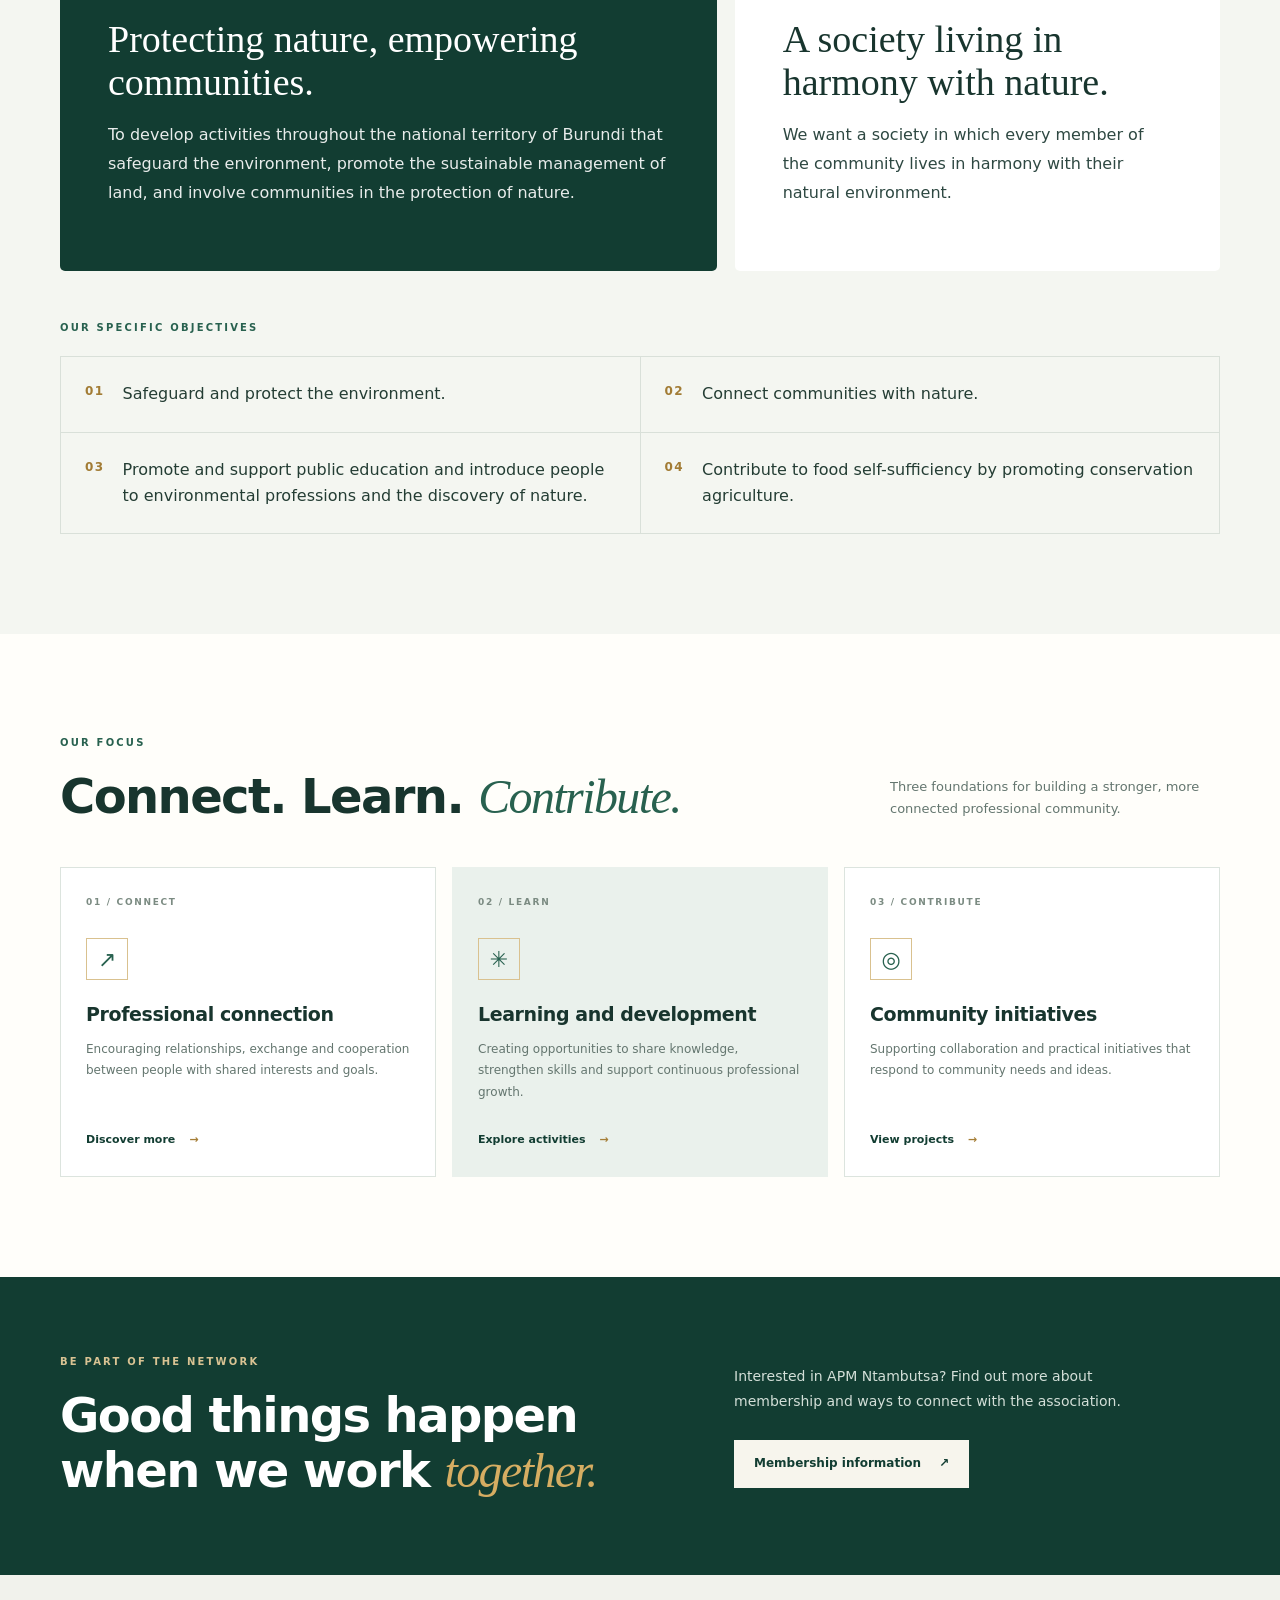
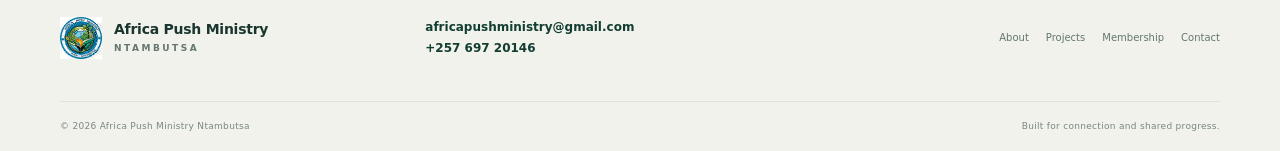
==== commit cffd1b0a: "Use official French organisation bio on homepage" ====
--- a/index.html
+++ b/index.html
@@ -54,7 +54,8 @@
           <h2>A space to grow<br>and move forward <em>together.</em></h2>
         </div>
         <div class="intro-copy">
-          <p>APM Ntambutsa brings people together around shared ideas, professional growth and practical action. We believe strong connections can help people exchange knowledge, develop skills and turn ideas into initiatives that make a difference.</p>
+          <p class="organization-bio" lang="fr">Nous sommes une organisation communautaire pour la préservation de l'environnement.</p>
+          <p class="organization-bio-translation" lang="en">We are a community-based organisation dedicated to environmental preservation.</p>
           <a class="arrow-link" href="./about.html">Learn more about us <span aria-hidden="true">↗</span></a>
         </div>
       </div>
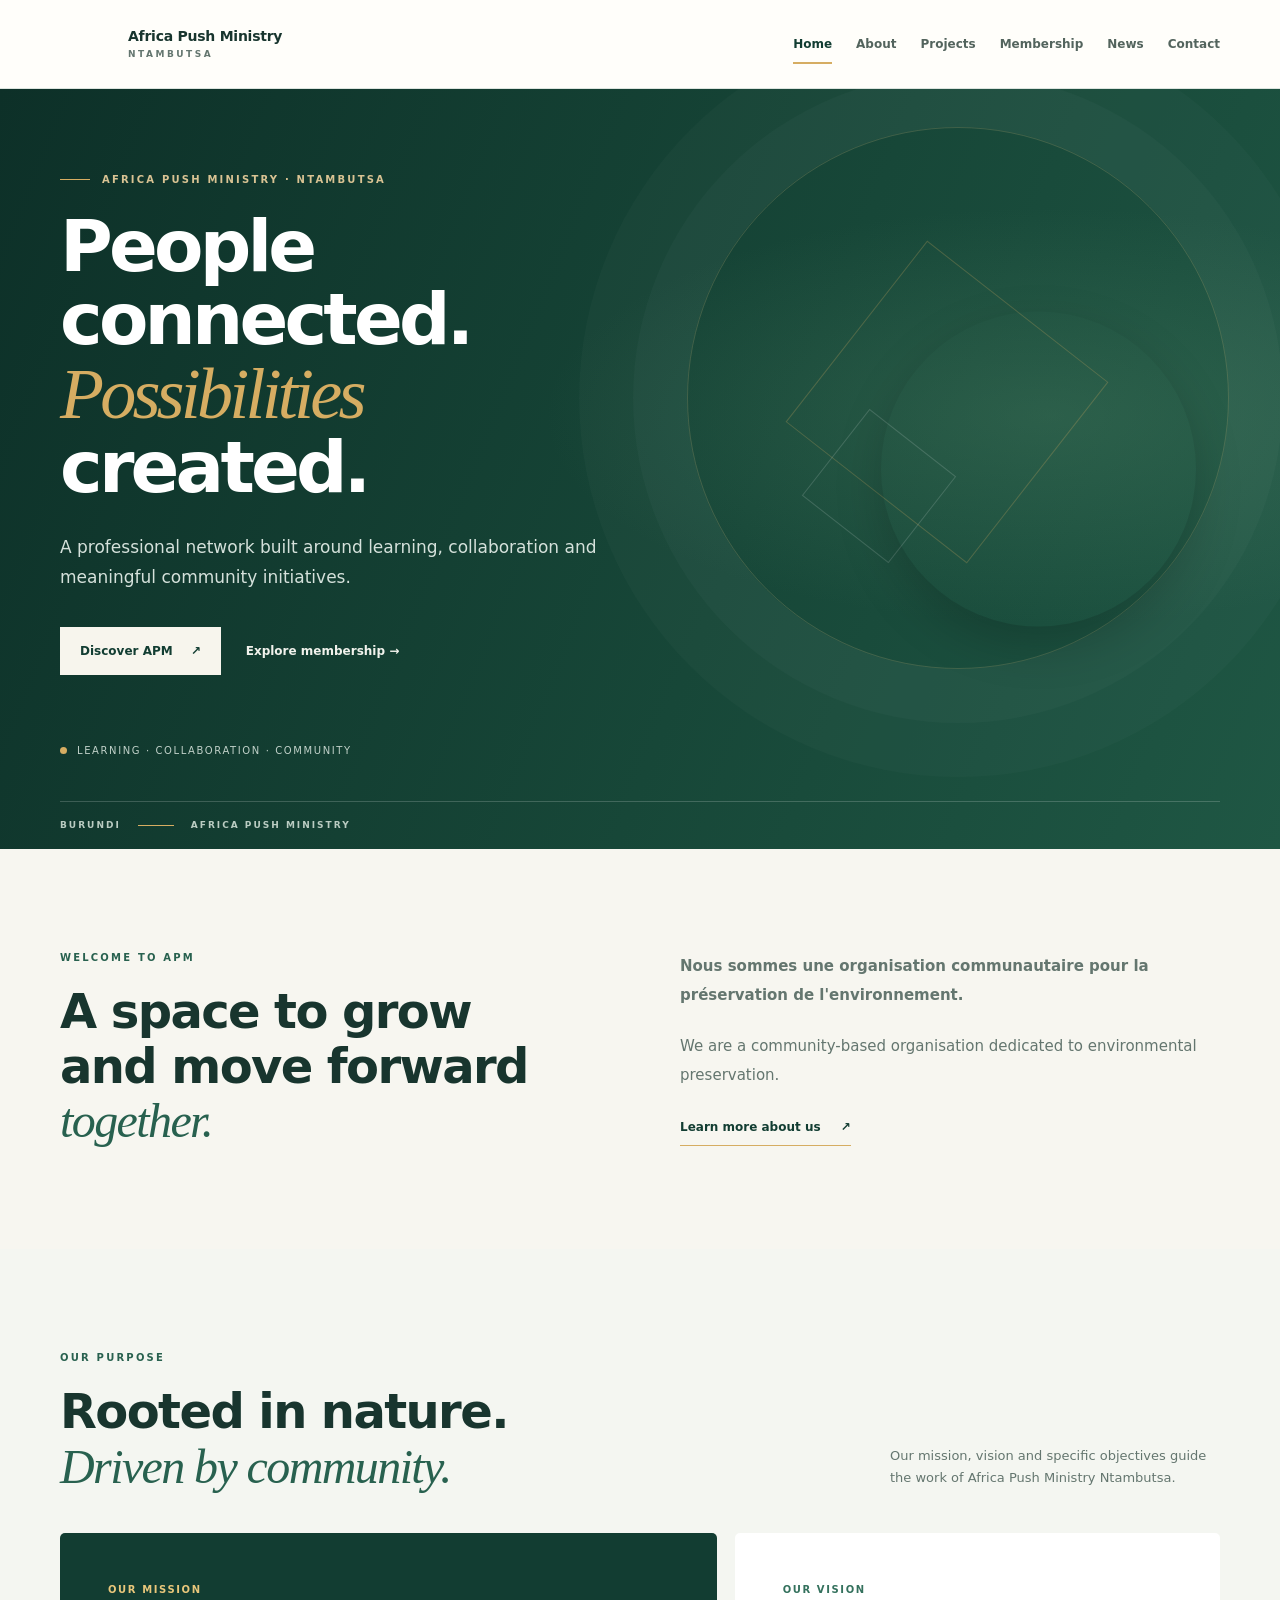
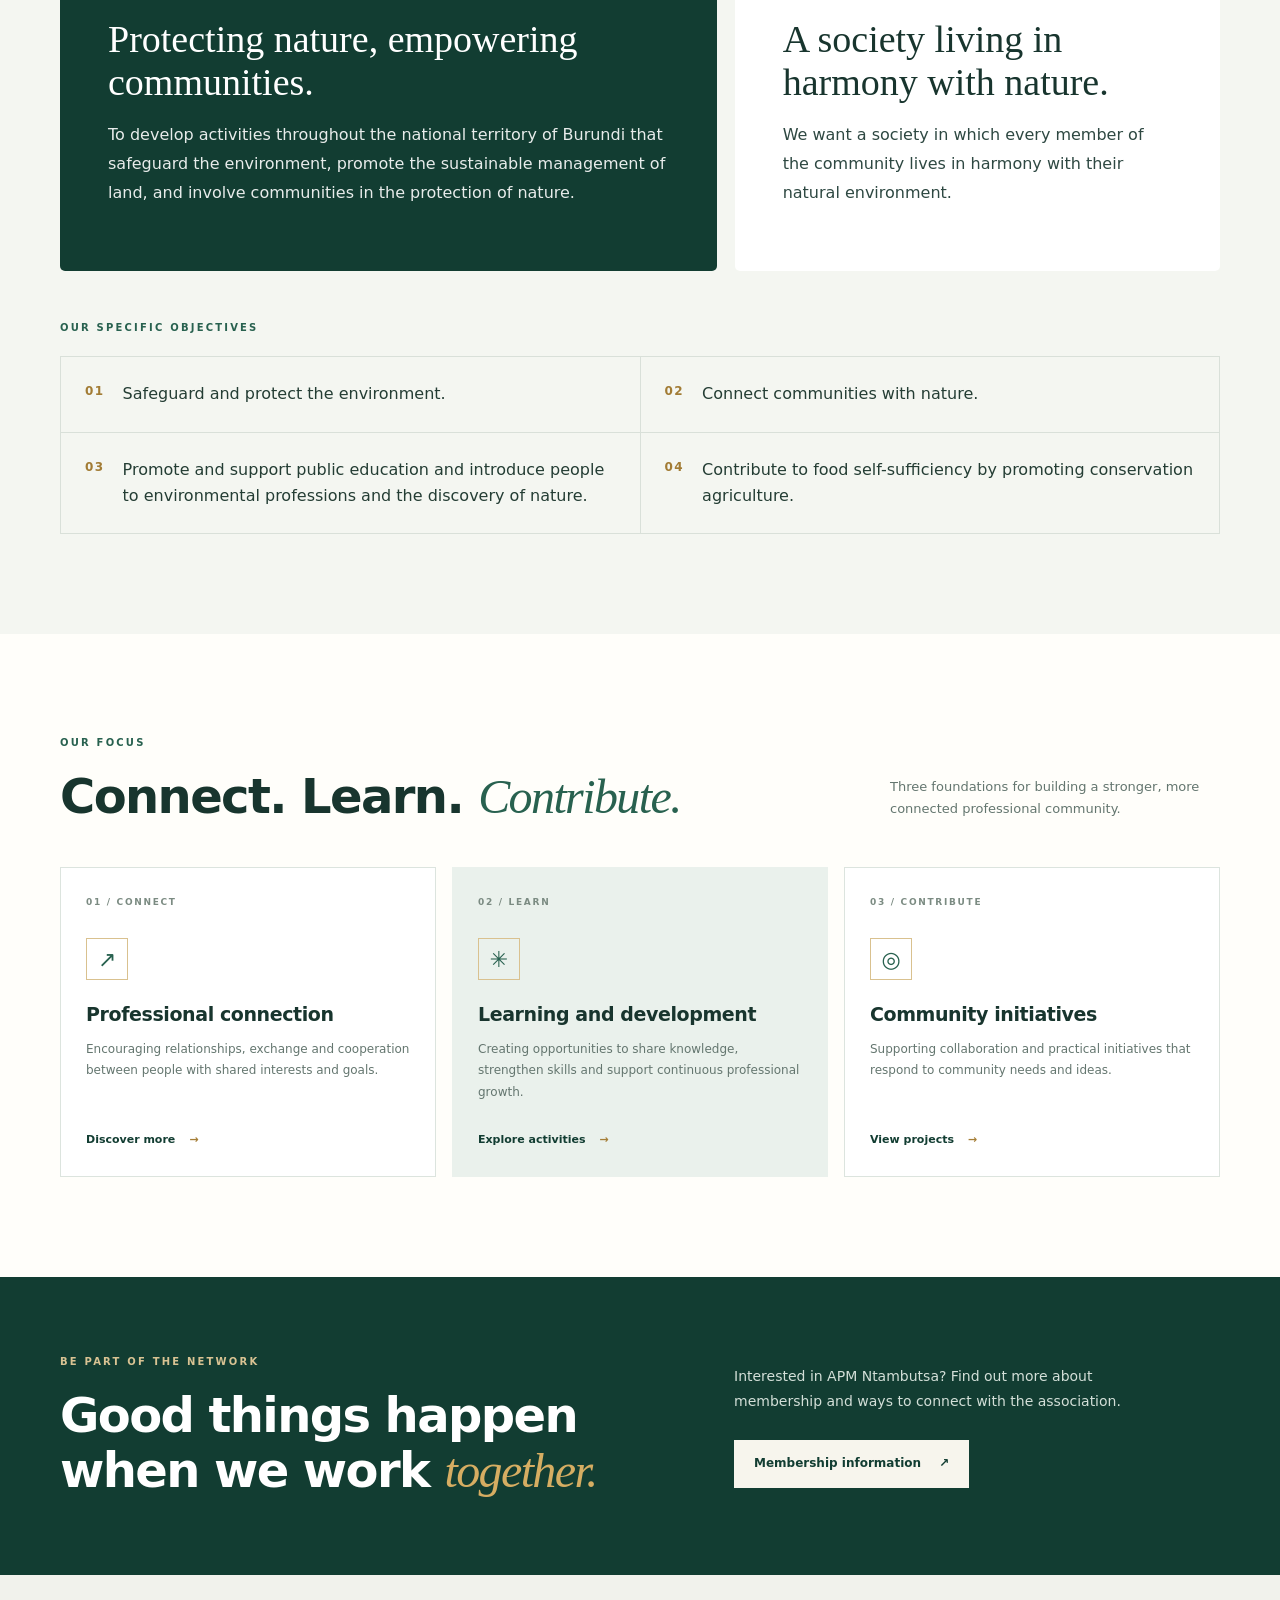
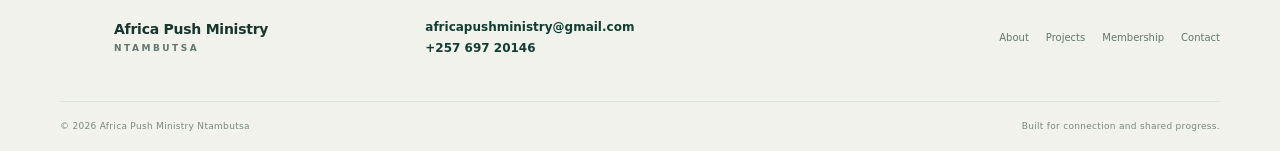
==== commit 115739a1: "Use the high-resolution APM logo across the website" ====
--- a/index.html
+++ b/index.html
@@ -13,7 +13,7 @@
   <header class="site-header">
     <div class="container header-inner">
       <a class="brand" href="./index.html" aria-label="APM Ntambutsa home">
-        <img class="brand-mark" src="./assets/apm-logo.jpg" alt="">
+        <img class="brand-mark" src="./assets/apm-logo-hq.webp" alt="">
         <span class="brand-name">Africa Push Ministry <small>NTAMBUTSA</small></span>
       </a>
       <nav class="main-nav" aria-label="Main navigation">
@@ -41,7 +41,7 @@
         </div>
         <div class="hero-note"><span class="note-dot"></span> Learning · Collaboration · Community</div>
       </div>
-      <img class="hero-logo" src="./assets/apm-logo.jpg" alt="Africa Push Ministry Ntambutsa official emblem">
+      <img class="hero-logo" src="./assets/apm-logo-hq.webp" alt="Africa Push Ministry Ntambutsa official emblem">
       <div class="hero-bottom container">
         <span>BURUNDI</span><span class="hero-bottom-rule"></span><span>AFRICA PUSH MINISTRY</span>
       </div>
@@ -134,7 +134,7 @@
 
   <footer class="site-footer">
     <div class="container footer-main">
-      <a class="brand brand-footer" href="./index.html"><img class="brand-mark" src="./assets/apm-logo.jpg" alt=""><span class="brand-name">Africa Push Ministry <small>NTAMBUTSA</small></span></a>
+      <a class="brand brand-footer" href="./index.html"><img class="brand-mark" src="./assets/apm-logo-hq.webp" alt=""><span class="brand-name">Africa Push Ministry <small>NTAMBUTSA</small></span></a>
       <p><a class="footer-email" href="mailto:africapushministry@gmail.com">africapushministry@gmail.com</a><br><a class="footer-phone" href="tel:+25769720146">+257 697 20146</a></p>
       <nav aria-label="Footer navigation"><a href="./about.html">About</a><a href="./projects.html">Projects</a><a href="./membership.html">Membership</a><a href="./contact.html">Contact</a></nav>
     </div>
--- a/assets/css/style.css
+++ b/assets/css/style.css
@@ -213,3 +213,17 @@
   .mission-heading { gap: 12px; }
   .objective-item { padding: 20px; }
 }
+
+.organization-bio {
+  margin: 0 0 8px;
+  color: var(--green);
+  font-size: 17px;
+  font-weight: 650;
+  line-height: 1.75;
+}
+.organization-bio-translation {
+  margin: 0 0 23px;
+  color: var(--muted);
+  font-size: 13px;
+  line-height: 1.75;
+}
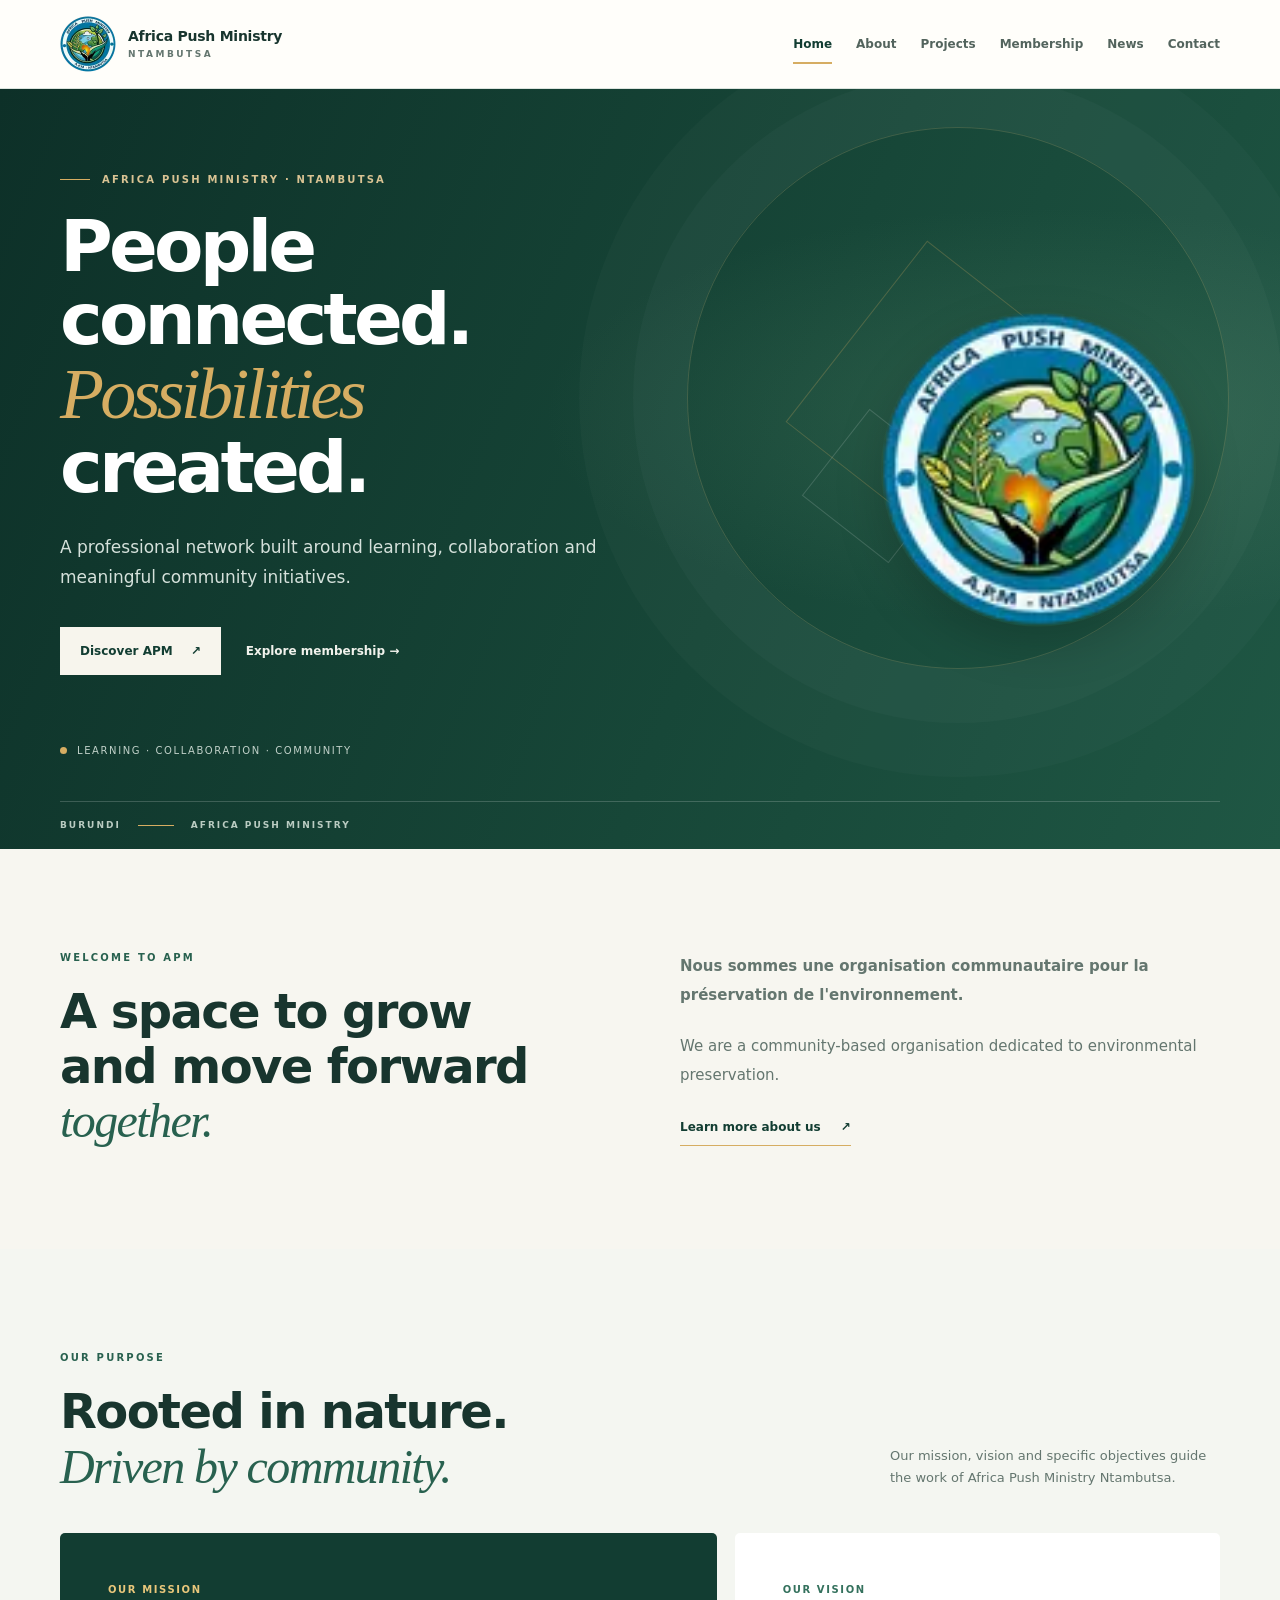
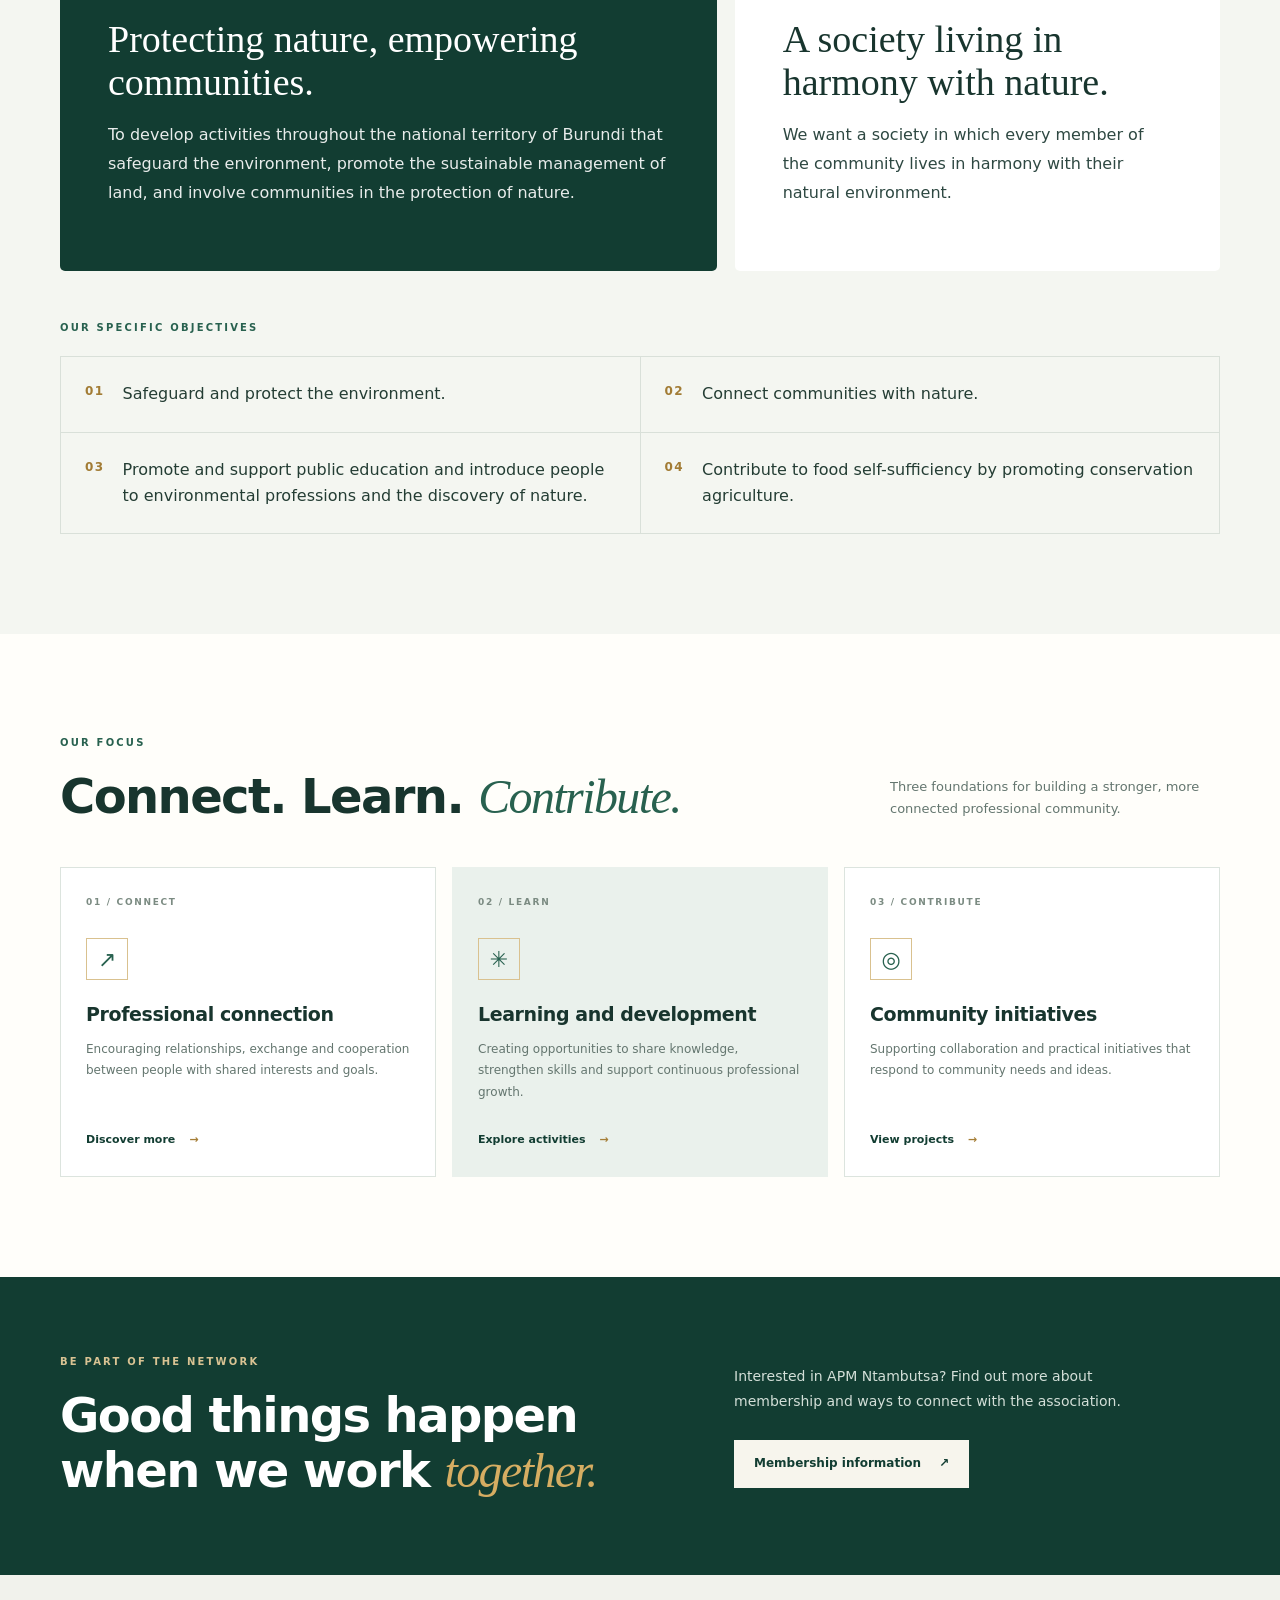
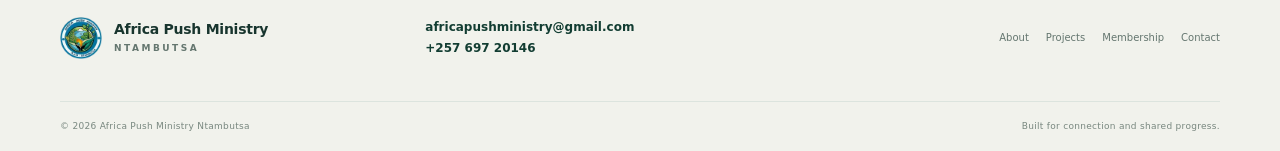
==== commit 9ce2cd45: "Publish complete APM logo across website pages" ====
--- a/index.html
+++ b/index.html
@@ -13,7 +13,7 @@
   <header class="site-header">
     <div class="container header-inner">
       <a class="brand" href="./index.html" aria-label="APM Ntambutsa home">
-        <img class="brand-mark" src="./assets/apm-logo-hq.webp" alt="">
+        <img class="brand-mark" src="./assets/apm-logo-hq.webp?v=20261122" alt="">
         <span class="brand-name">Africa Push Ministry <small>NTAMBUTSA</small></span>
       </a>
       <nav class="main-nav" aria-label="Main navigation">
@@ -41,7 +41,7 @@
         </div>
         <div class="hero-note"><span class="note-dot"></span> Learning · Collaboration · Community</div>
       </div>
-      <img class="hero-logo" src="./assets/apm-logo-hq.webp" alt="Africa Push Ministry Ntambutsa official emblem">
+      <img class="hero-logo" src="./assets/apm-logo-hq.webp?v=20261122" alt="Africa Push Ministry Ntambutsa official emblem">
       <div class="hero-bottom container">
         <span>BURUNDI</span><span class="hero-bottom-rule"></span><span>AFRICA PUSH MINISTRY</span>
       </div>
@@ -134,7 +134,7 @@
 
   <footer class="site-footer">
     <div class="container footer-main">
-      <a class="brand brand-footer" href="./index.html"><img class="brand-mark" src="./assets/apm-logo-hq.webp" alt=""><span class="brand-name">Africa Push Ministry <small>NTAMBUTSA</small></span></a>
+      <a class="brand brand-footer" href="./index.html"><img class="brand-mark" src="./assets/apm-logo-hq.webp?v=20261122" alt=""><span class="brand-name">Africa Push Ministry <small>NTAMBUTSA</small></span></a>
       <p><a class="footer-email" href="mailto:africapushministry@gmail.com">africapushministry@gmail.com</a><br><a class="footer-phone" href="tel:+25769720146">+257 697 20146</a></p>
       <nav aria-label="Footer navigation"><a href="./about.html">About</a><a href="./projects.html">Projects</a><a href="./membership.html">Membership</a><a href="./contact.html">Contact</a></nav>
     </div>
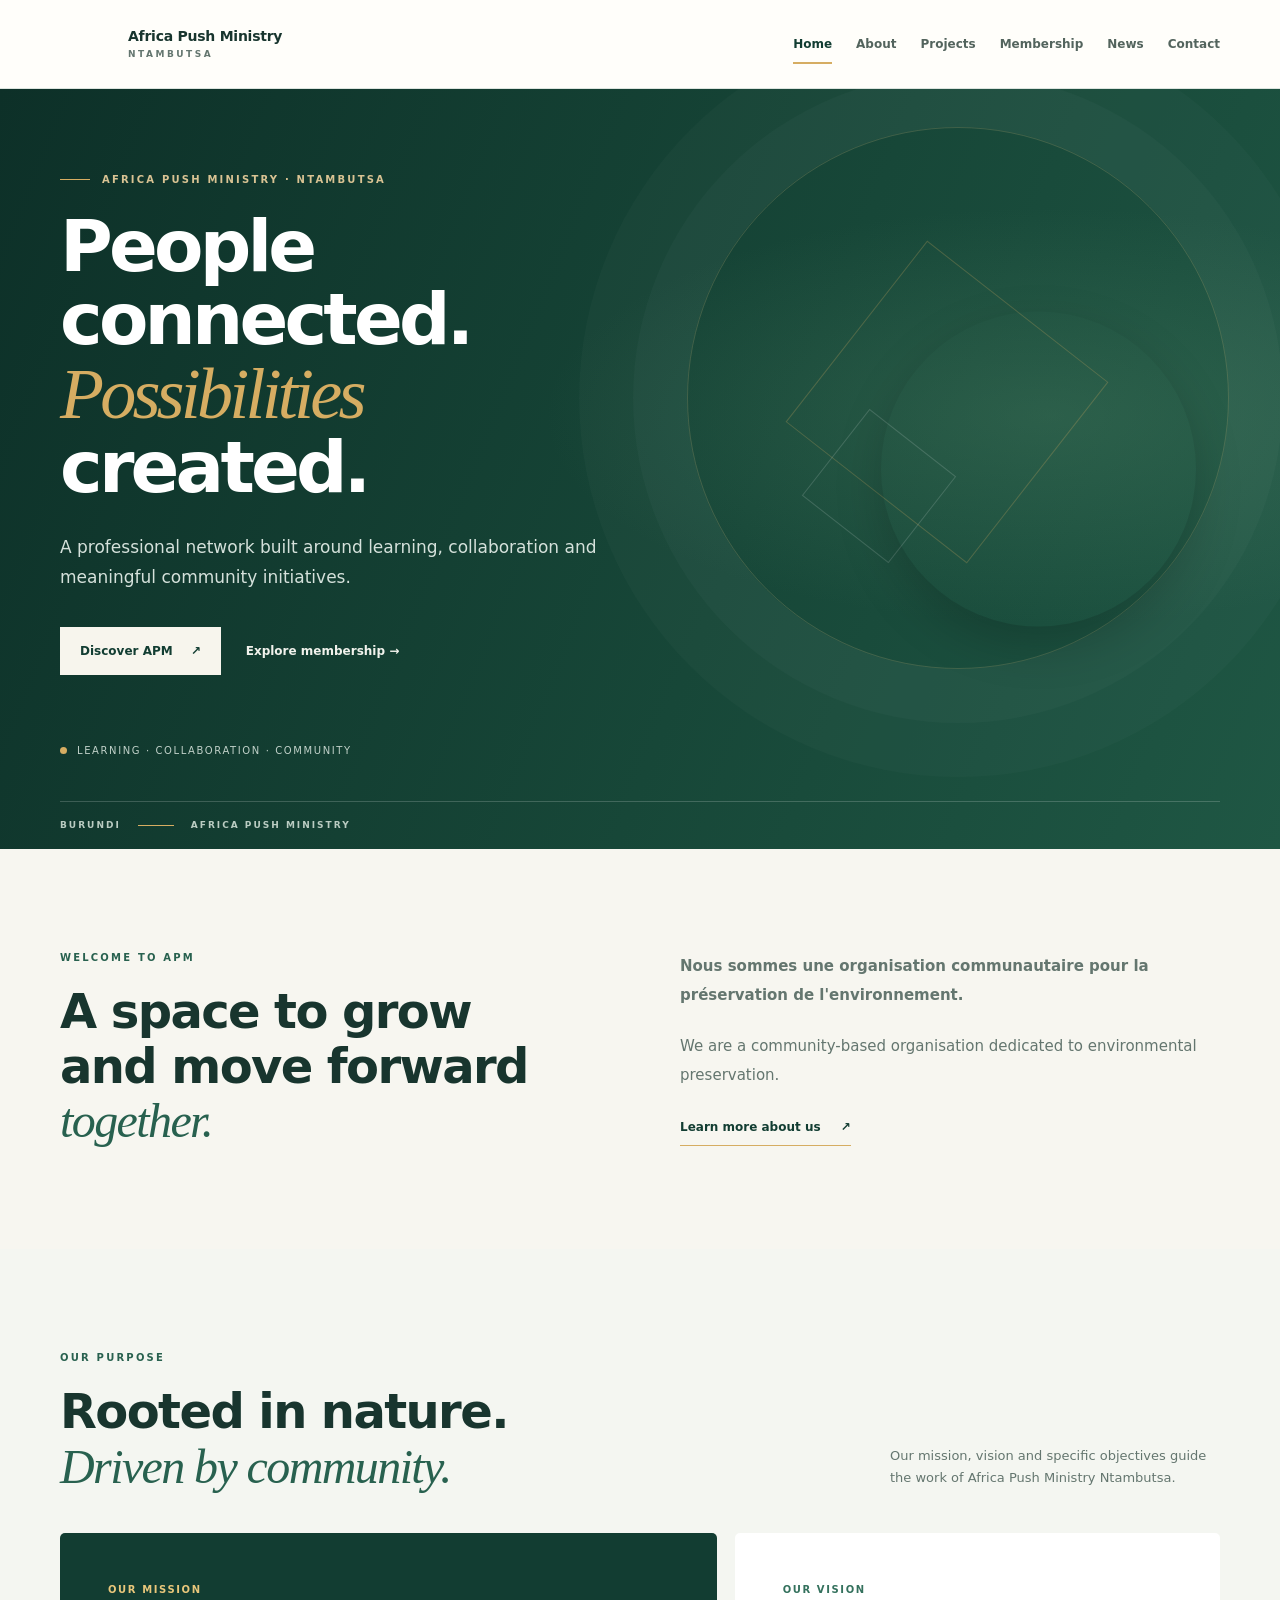
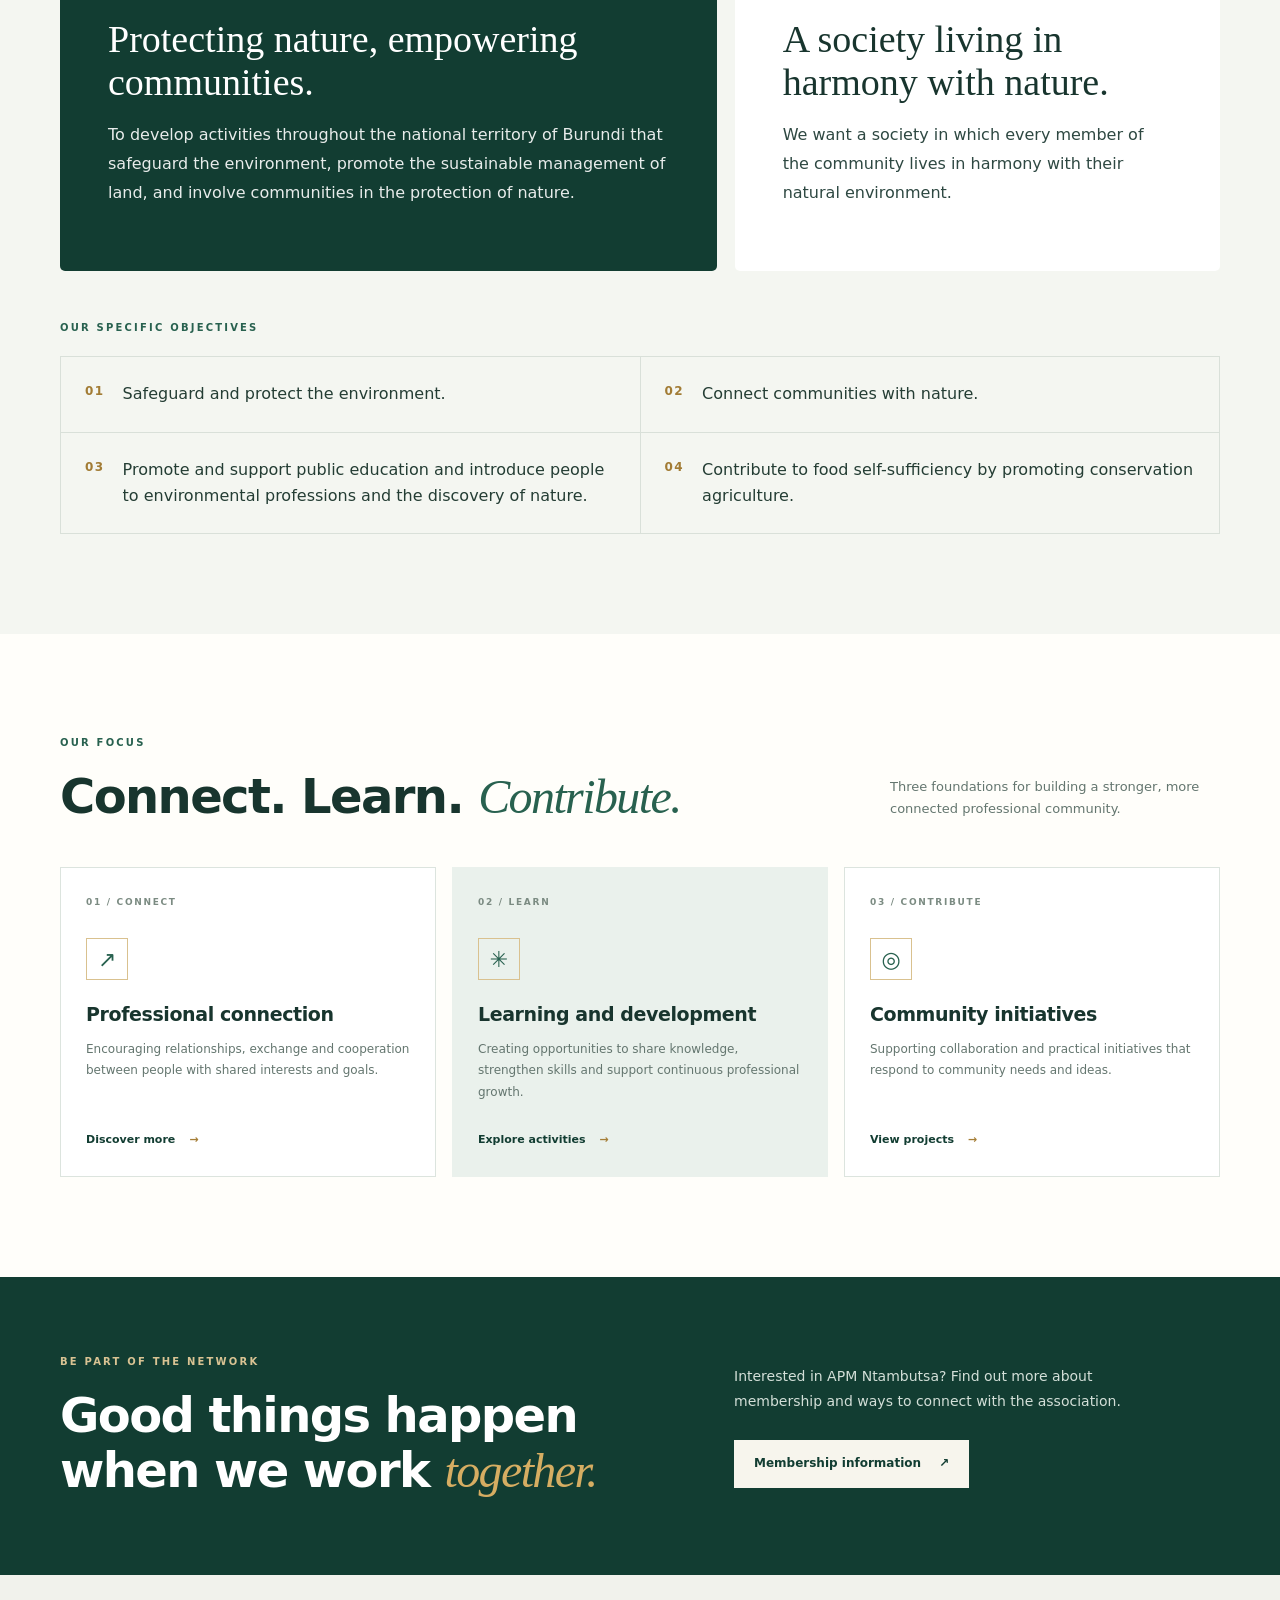
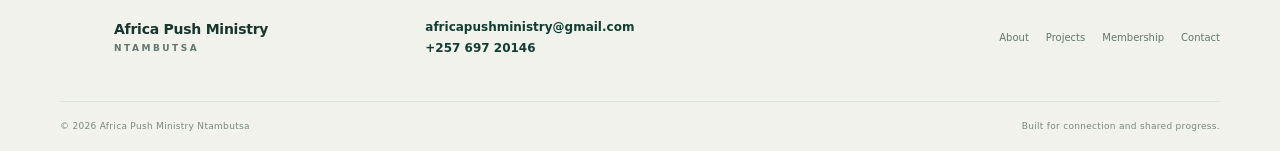
==== commit eccf8682: "Use the correct APM Ntambutsa high-definition logo" ====
--- a/index.html
+++ b/index.html
@@ -13,7 +13,7 @@
   <header class="site-header">
     <div class="container header-inner">
       <a class="brand" href="./index.html" aria-label="APM Ntambutsa home">
-        <img class="brand-mark" src="./assets/apm-logo-hq.webp?v=20261122" alt="">
+        <img class="brand-mark" src="./assets/APM_Ntambutsa_logo_hd.webp?v=20261122" alt="">
         <span class="brand-name">Africa Push Ministry <small>NTAMBUTSA</small></span>
       </a>
       <nav class="main-nav" aria-label="Main navigation">
@@ -41,7 +41,7 @@
         </div>
         <div class="hero-note"><span class="note-dot"></span> Learning · Collaboration · Community</div>
       </div>
-      <img class="hero-logo" src="./assets/apm-logo-hq.webp?v=20261122" alt="Africa Push Ministry Ntambutsa official emblem">
+      <img class="hero-logo" src="./assets/APM_Ntambutsa_logo_hd.webp?v=20261122" alt="Africa Push Ministry Ntambutsa official emblem">
       <div class="hero-bottom container">
         <span>BURUNDI</span><span class="hero-bottom-rule"></span><span>AFRICA PUSH MINISTRY</span>
       </div>
@@ -134,7 +134,7 @@
 
   <footer class="site-footer">
     <div class="container footer-main">
-      <a class="brand brand-footer" href="./index.html"><img class="brand-mark" src="./assets/apm-logo-hq.webp?v=20261122" alt=""><span class="brand-name">Africa Push Ministry <small>NTAMBUTSA</small></span></a>
+      <a class="brand brand-footer" href="./index.html"><img class="brand-mark" src="./assets/APM_Ntambutsa_logo_hd.webp?v=20261122" alt=""><span class="brand-name">Africa Push Ministry <small>NTAMBUTSA</small></span></a>
       <p><a class="footer-email" href="mailto:africapushministry@gmail.com">africapushministry@gmail.com</a><br><a class="footer-phone" href="tel:+25769720146">+257 697 20146</a></p>
       <nav aria-label="Footer navigation"><a href="./about.html">About</a><a href="./projects.html">Projects</a><a href="./membership.html">Membership</a><a href="./contact.html">Contact</a></nav>
     </div>
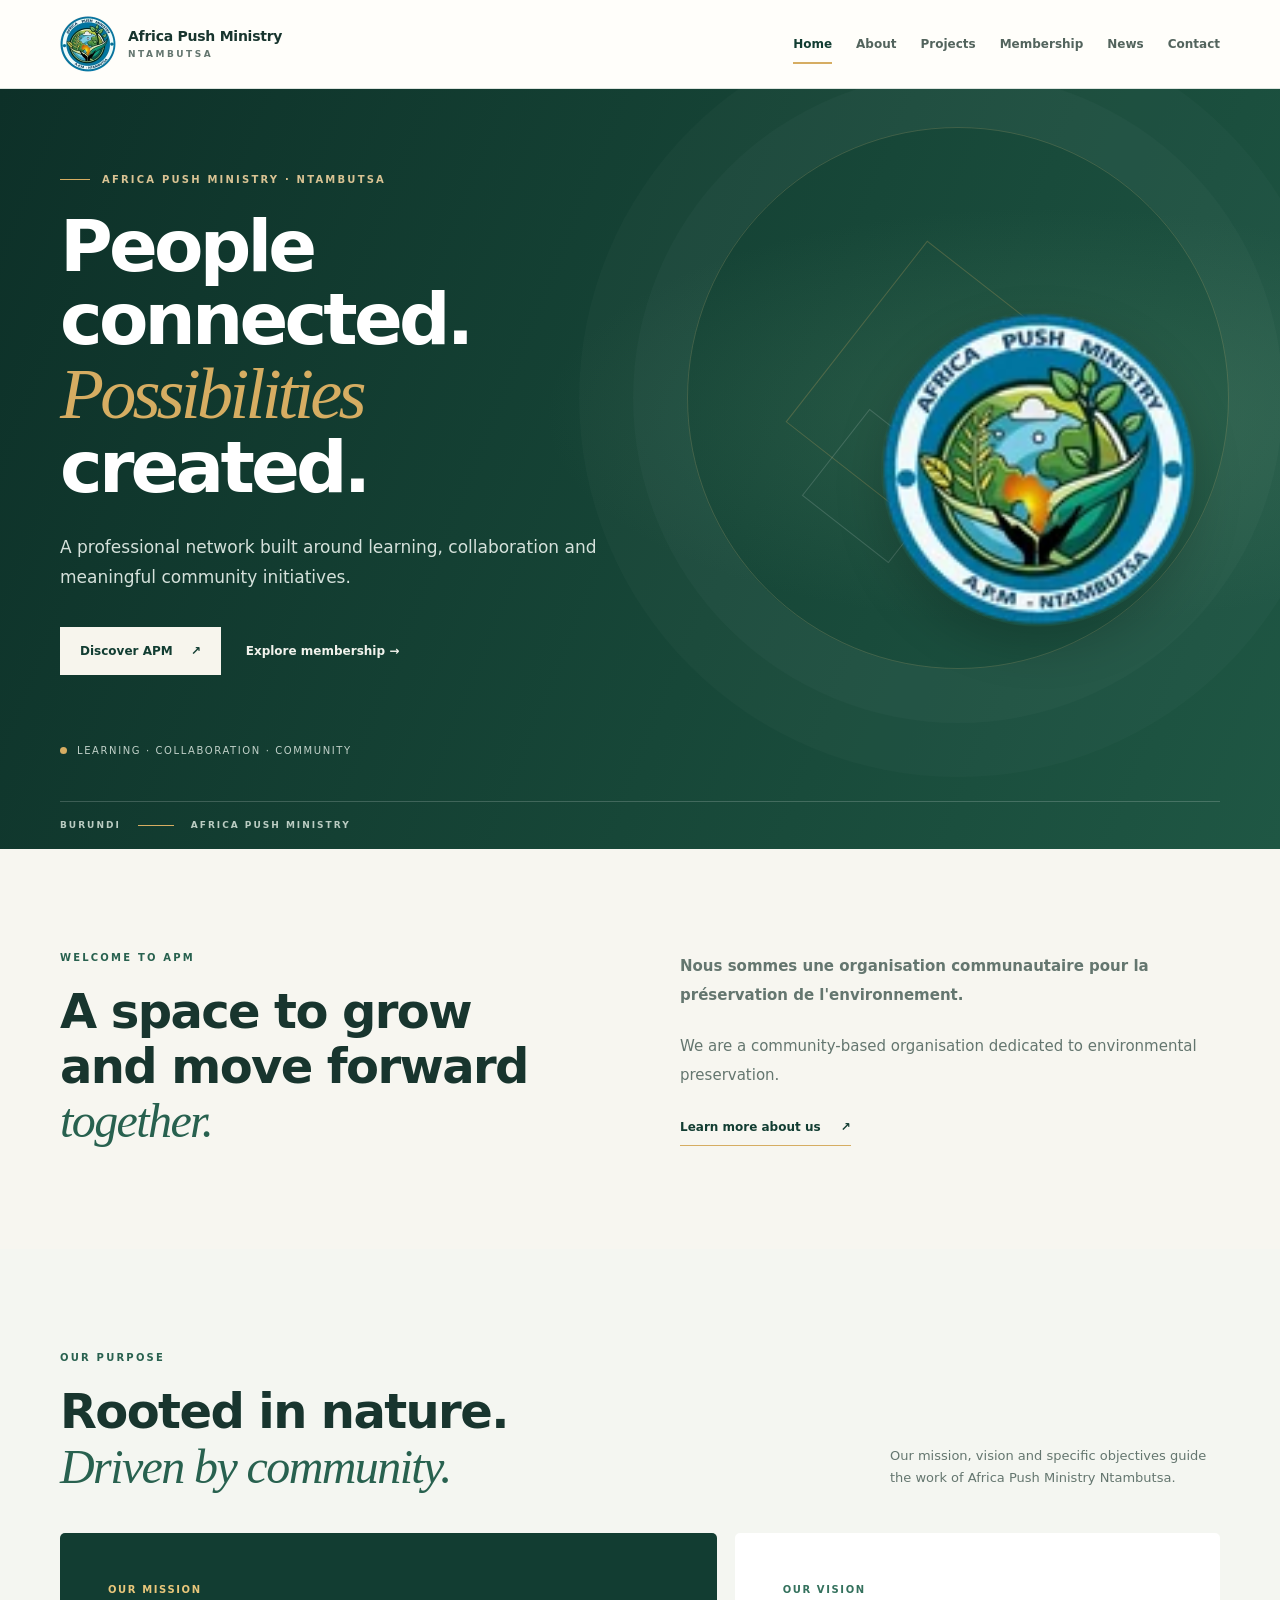
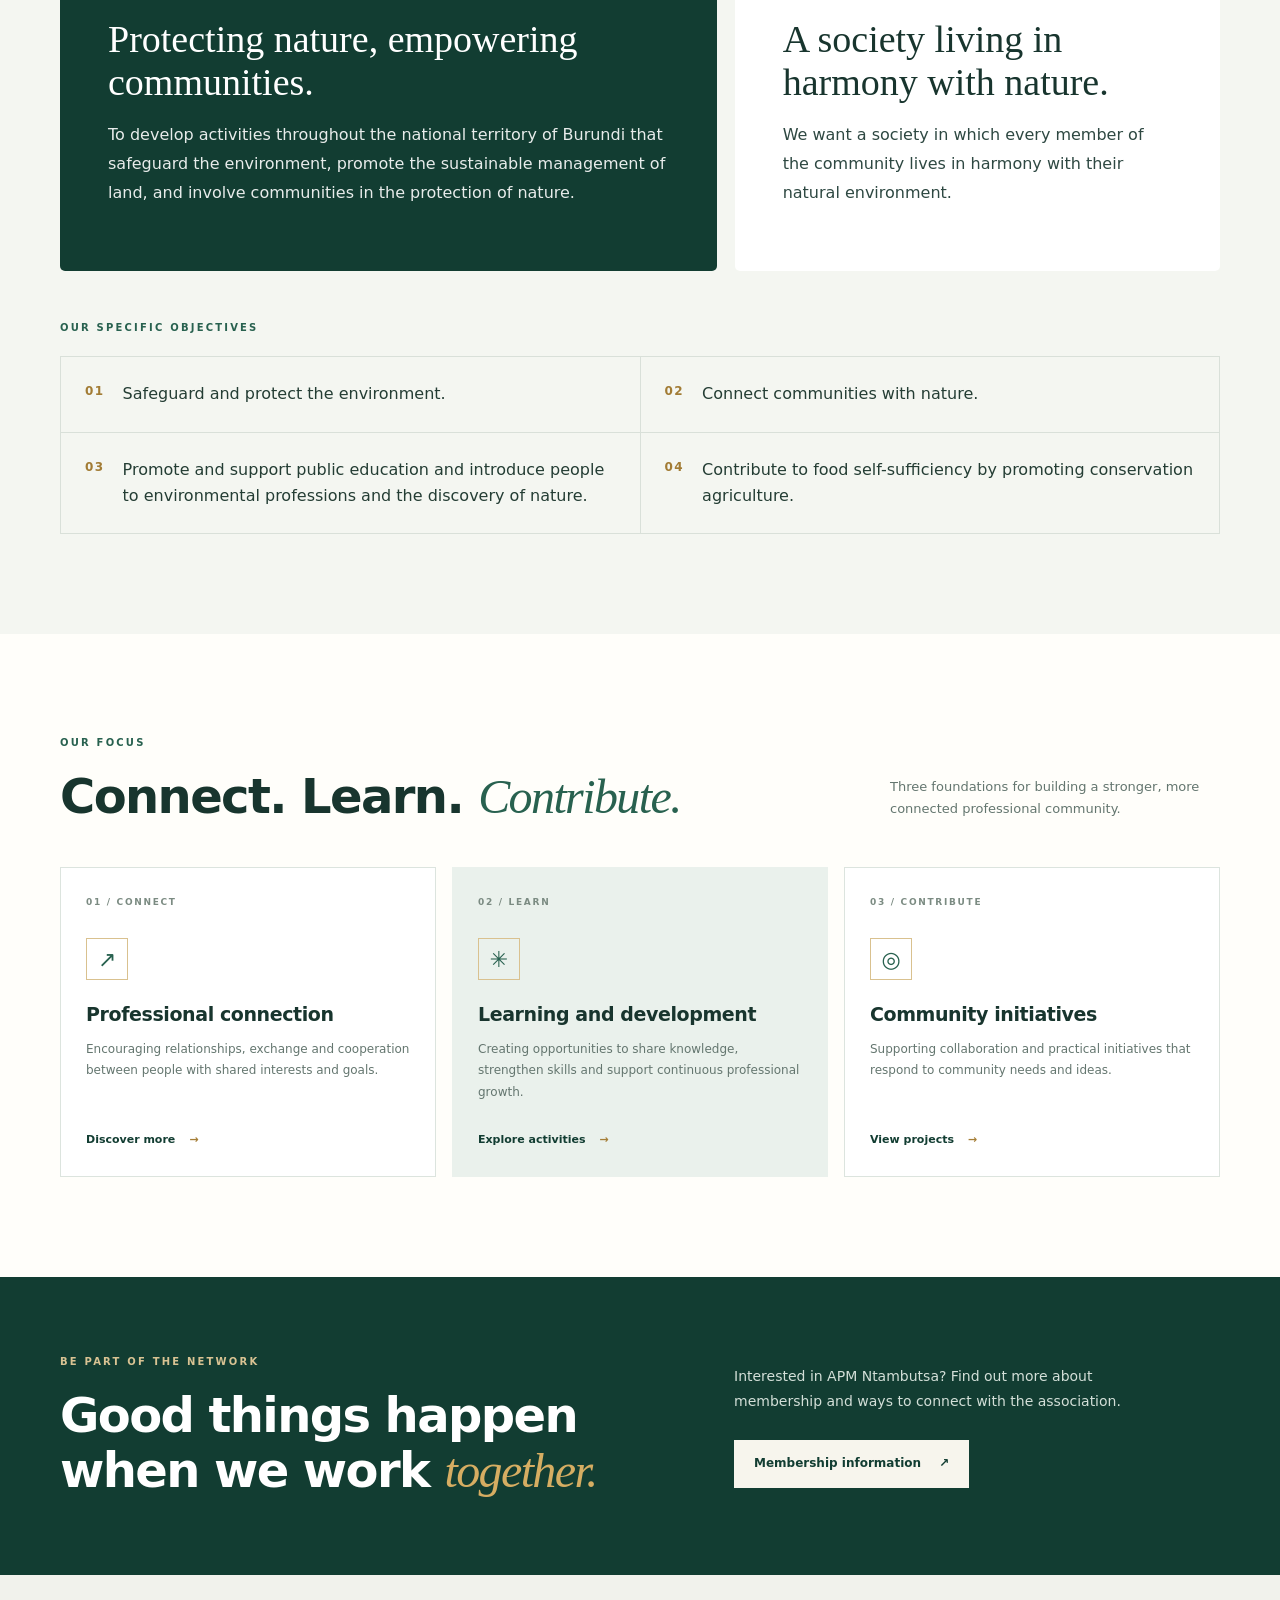
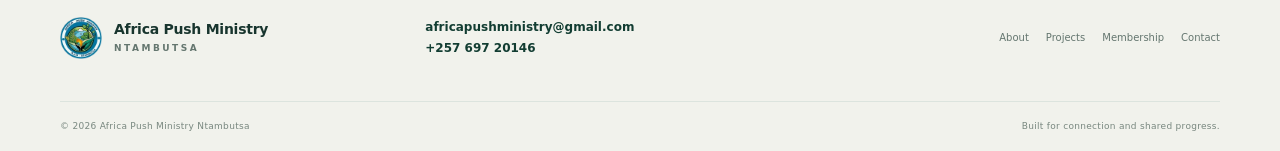
==== commit 1a98ac4a: "Replace APM logo with the correct Ntambutsa emblem" ====
--- a/index.html
+++ b/index.html
@@ -13,7 +13,7 @@
   <header class="site-header">
     <div class="container header-inner">
       <a class="brand" href="./index.html" aria-label="APM Ntambutsa home">
-        <img class="brand-mark" src="./assets/APM_Ntambutsa_logo_hd.webp?v=20261122" alt="">
+        <img class="brand-mark" src="./assets/APM_Ntambutsa_logo_hd.webp?v=20261122b" alt="">
         <span class="brand-name">Africa Push Ministry <small>NTAMBUTSA</small></span>
       </a>
       <nav class="main-nav" aria-label="Main navigation">
@@ -41,7 +41,7 @@
         </div>
         <div class="hero-note"><span class="note-dot"></span> Learning · Collaboration · Community</div>
       </div>
-      <img class="hero-logo" src="./assets/APM_Ntambutsa_logo_hd.webp?v=20261122" alt="Africa Push Ministry Ntambutsa official emblem">
+      <img class="hero-logo" src="./assets/APM_Ntambutsa_logo_hd.webp?v=20261122b" alt="Africa Push Ministry Ntambutsa official emblem">
       <div class="hero-bottom container">
         <span>BURUNDI</span><span class="hero-bottom-rule"></span><span>AFRICA PUSH MINISTRY</span>
       </div>
@@ -134,7 +134,7 @@
 
   <footer class="site-footer">
     <div class="container footer-main">
-      <a class="brand brand-footer" href="./index.html"><img class="brand-mark" src="./assets/APM_Ntambutsa_logo_hd.webp?v=20261122" alt=""><span class="brand-name">Africa Push Ministry <small>NTAMBUTSA</small></span></a>
+      <a class="brand brand-footer" href="./index.html"><img class="brand-mark" src="./assets/APM_Ntambutsa_logo_hd.webp?v=20261122b" alt=""><span class="brand-name">Africa Push Ministry <small>NTAMBUTSA</small></span></a>
       <p><a class="footer-email" href="mailto:africapushministry@gmail.com">africapushministry@gmail.com</a><br><a class="footer-phone" href="tel:+25769720146">+257 697 20146</a></p>
       <nav aria-label="Footer navigation"><a href="./about.html">About</a><a href="./projects.html">Projects</a><a href="./membership.html">Membership</a><a href="./contact.html">Contact</a></nav>
     </div>
